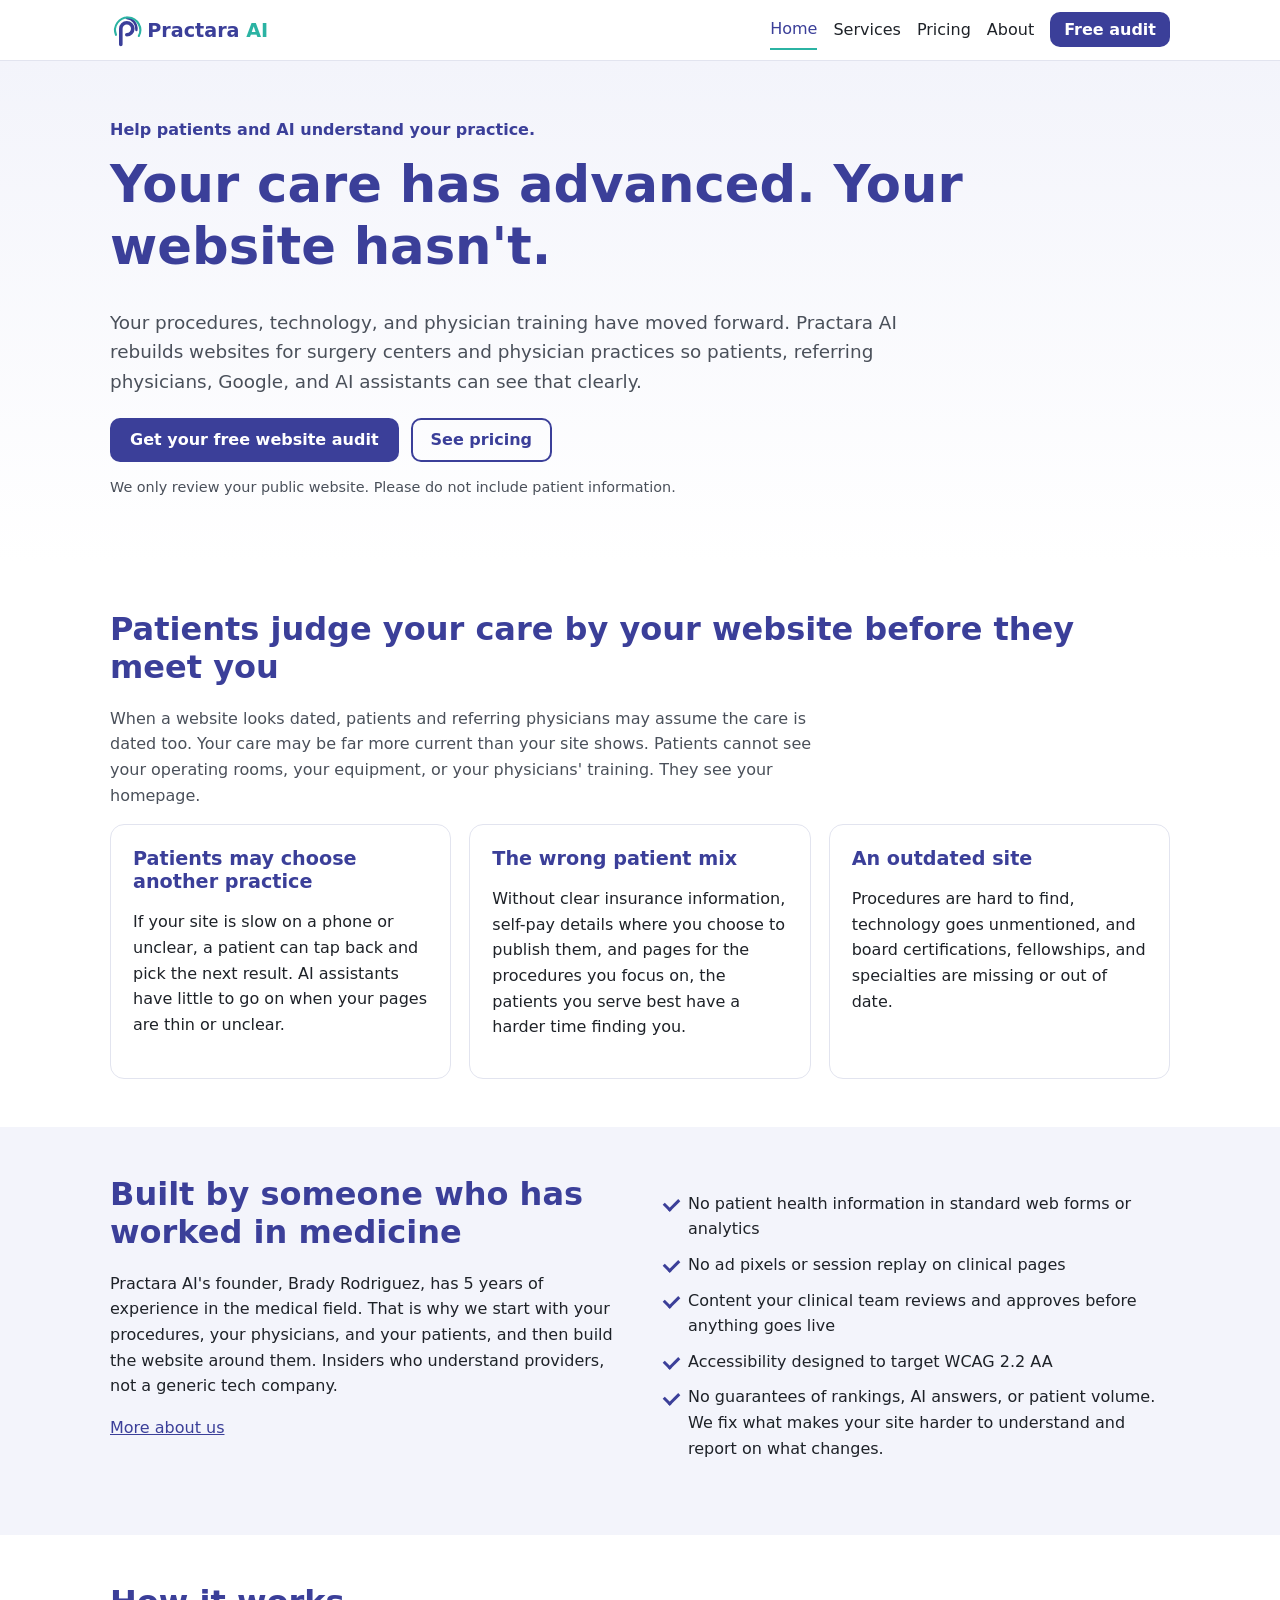
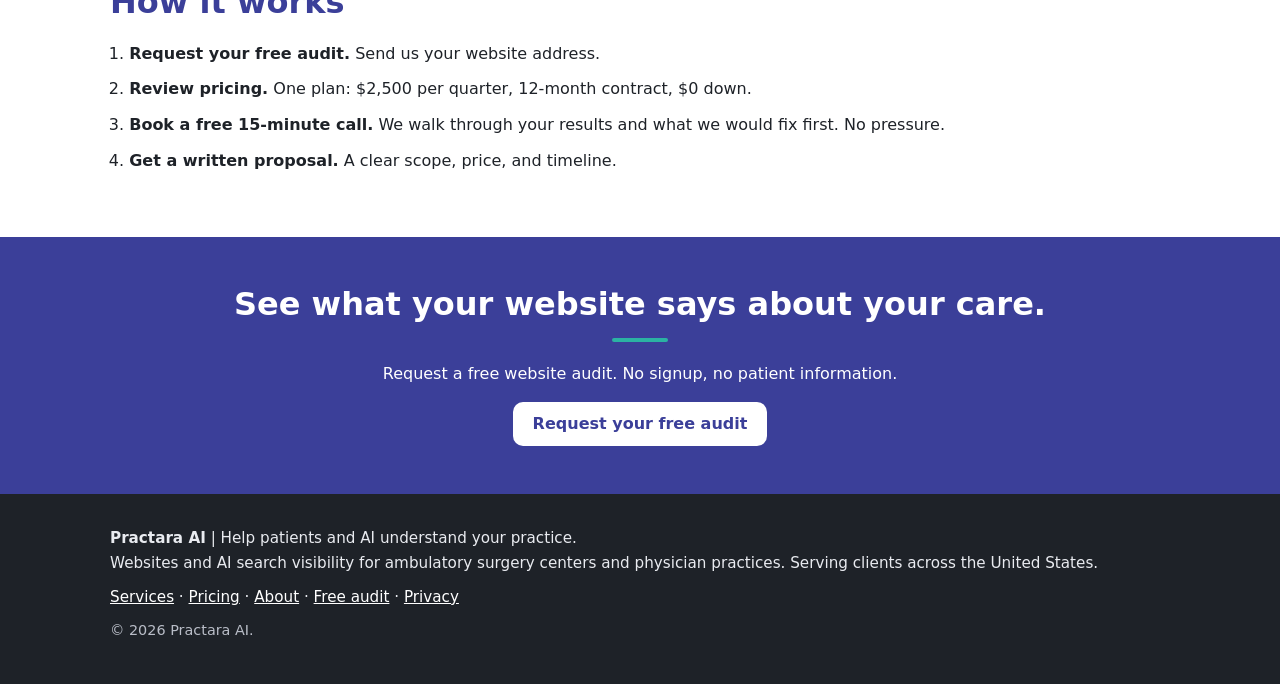
==== index.html @ 663bae39 "Use practara.ai@gmail.com as contact email" ====
<!doctype html>
<html lang="en">
<head>
<meta charset="utf-8">
<meta name="viewport" content="width=device-width, initial-scale=1">
<title>Practara AI | Websites and AI visibility for surgery centers and physician practices</title>
<meta name="description" content="Your care has advanced. See if your website shows it. Practara AI rebuilds websites for surgery centers and physician practices. Request a free website audit.">
<link rel="canonical" href="https://practaraai.com/">
<meta property="og:type" content="website">
<meta property="og:site_name" content="Practara AI">
<meta property="og:title" content="Practara AI | Websites and AI visibility for surgery centers and physician practices">
<meta property="og:description" content="Your care has advanced. See if your website shows it. Practara AI rebuilds websites for surgery centers and physician practices. Request a free website audit.">
<meta property="og:url" content="https://practaraai.com/">
<meta name="twitter:card" content="summary">
<meta name="theme-color" content="#3B3F99">
<!-- PLACEHOLDER: domain practaraai.com is unconfirmed (not yet registered or owned). Brady must sign off before launch. -->
<!-- INTERIM: logo.svg and favicon.svg are interim, built from the brand spec until designer files arrive. -->
<link rel="icon" href="favicon.svg" type="image/svg+xml">
<link rel="stylesheet" href="styles.css">
<script type="application/ld+json">{"@context": "https://schema.org", "@type": ["Organization", "ProfessionalService"], "name": "Practara AI", "url": "https://practaraai.com/", "logo": "https://practaraai.com/favicon.svg", "description": "Website rebuilds plus AI search and SEO visibility, brand, and analytics for ambulatory surgery centers and physician practices.", "founder": {"@type": "Person", "name": "Brady Rodriguez"}, "areaServed": {"@type": "Country", "name": "United States"}, "email": "practara.ai@gmail.com", "knowsAbout": ["Medical practice websites", "Ambulatory surgery center marketing", "AI search visibility", "Healthcare SEO", "HIPAA-safe web analytics"]}</script>
</head>
<body>
<a class="skip" href="#main">Skip to content</a>
<header class="site-header"><div class="wrap bar">
<a class="brand" href="index.html" aria-label="Practara AI home"><img src="logo.svg" alt="Practara AI" width="168" height="36"></a>
<nav aria-label="Main"><a href="index.html" aria-current="page">Home</a><a href="services.html">Services</a><a href="pricing.html">Pricing</a><a href="about.html">About</a><a href="audit.html" class="btn btn-sm">Free audit</a></nav>
</div></header>
<main id="main">
<section class="hero"><div class="wrap">
<p class="eyebrow">Help patients and AI understand your practice.</p>
<h1>Your care has advanced. Your website hasn't.</h1>
<p class="lead">Your procedures, technology, and physician training have moved forward. Practara AI rebuilds websites for surgery centers and physician practices so patients, referring physicians, Google, and AI assistants can see that clearly.</p>
<div class="actions"><a class="btn" href="audit.html">Get your free website audit</a><a class="btn btn-ghost" href="pricing.html">See pricing</a></div>
<p class="small">We only review your public website. Please do not include patient information.</p>
</div></section>
<section class="wrap section"><h2>Patients judge your care by your website before they meet you</h2>
<p class="intro">When a website looks dated, patients and referring physicians may assume the care is dated too. Your care may be far more current than your site shows. Patients cannot see your operating rooms, your equipment, or your physicians' training. They see your homepage.</p>
<div class="grid3">
<article class="card"><h3>Patients may choose another practice</h3><p>If your site is slow on a phone or unclear, a patient can tap back and pick the next result. AI assistants have little to go on when your pages are thin or unclear.</p></article>
<article class="card"><h3>The wrong patient mix</h3><p>Without clear insurance information, self-pay details where you choose to publish them, and pages for the procedures you focus on, the patients you serve best have a harder time finding you.</p></article>
<article class="card"><h3>An outdated site</h3><p>Procedures are hard to find, technology goes unmentioned, and board certifications, fellowships, and specialties are missing or out of date.</p></article>
</div></section>
<section class="band"><div class="wrap section split">
<div><h2>Built by someone who has worked in medicine</h2><p>Practara AI's founder, Brady Rodriguez, has 5 years of experience in the medical field. That is why we start with your procedures, your physicians, and your patients, and then build the website around them. Insiders who understand providers, not a generic tech company.</p><a href="about.html">More about us</a></div>
<ul class="checks"><li>No patient health information in standard web forms or analytics</li><li>No ad pixels or session replay on clinical pages</li><li>Content your clinical team reviews and approves before anything goes live</li><li>Accessibility designed to target WCAG 2.2 AA</li><li>No guarantees of rankings, AI answers, or patient volume. We fix what makes your site harder to understand and report on what changes.</li></ul>
</div></section>
<section class="wrap section"><h2>How it works</h2>
<ol class="steps"><li><strong>Request your free audit.</strong> Send us your website address.</li><li><strong>Review pricing.</strong> One plan: $2,500 per quarter, 12-month contract, $0 down.</li><li><strong>Book a free 15-minute call.</strong> We walk through your results and what we would fix first. No pressure.</li><li><strong>Get a written proposal.</strong> A clear scope, price, and timeline.</li></ol>
</section>
<section class="cta"><div class="wrap"><h2>See what your website says about your care.</h2><p>Request a free website audit. No signup, no patient information.</p><a class="btn btn-light" href="audit.html">Request your free audit</a></div></section>
</main>
<footer class="site-footer"><div class="wrap foot">
<p><strong>Practara AI</strong> | Help patients and AI understand your practice.<br>Websites and AI search visibility for ambulatory surgery centers and physician practices. Serving clients across the United States.</p>
<p><a href="services.html">Services</a> · <a href="pricing.html">Pricing</a> · <a href="about.html">About</a> · <a href="audit.html">Free audit</a> · <a href="privacy.html">Privacy</a></p>
<p class="small">&copy; 2026 Practara AI.</p>
</div></footer>
</body>
</html>
---- styles.css ----
/* Practara AI brand: "The Signal" (gtm-plan/marketing/brand-directions.md). System font fallbacks; no font CDN. */
:root{--indigo:#3B3F99;--indigo-d:#2c2f78;--mint:#2BB3A3;--ink:#1E2228;--muted:#4a505a;--paper:#fff;--soft:#f3f4fb;--line:#e2e4ef;
--head:"General Sans","Satoshi","Inter",system-ui,-apple-system,"Segoe UI",Roboto,Arial,sans-serif;--body:"Inter",system-ui,-apple-system,"Segoe UI",Roboto,Arial,sans-serif}
*{box-sizing:border-box}html{-webkit-text-size-adjust:100%}
body{margin:0;font:16px/1.6 var(--body);color:var(--ink);background:var(--paper)}
h1,h2,h3{font-family:var(--head);color:var(--indigo);line-height:1.2;margin:0 0 .6em}
h1{font-size:clamp(2rem,6vw,3.2rem)}h2{font-size:clamp(1.5rem,4vw,2rem)}h3{font-size:1.2rem}
a{color:var(--indigo)}a:hover{color:var(--indigo-d)}
:focus-visible{outline:3px solid var(--indigo);outline-offset:2px}
.skip{position:absolute;left:-999px}.skip:focus{left:8px;top:8px;background:#fff;padding:8px;z-index:9}
.wrap{max-width:1100px;margin:0 auto;padding:0 20px}
.site-header{border-bottom:1px solid var(--line);background:#fff;position:sticky;top:0;z-index:5}
.bar{display:flex;flex-wrap:wrap;align-items:center;justify-content:space-between;gap:10px;padding-top:10px;padding-bottom:10px}
.brand img{display:block;height:36px;width:auto}
nav{display:flex;flex-wrap:wrap;gap:4px 16px;align-items:center}
nav a{text-decoration:none;color:var(--ink);padding:6px 0;font-weight:500}
nav a[aria-current=page]{color:var(--indigo);border-bottom:2px solid var(--mint)}
.btn{display:inline-block;background:var(--indigo);color:#fff!important;text-decoration:none;font-weight:600;padding:12px 20px;border-radius:10px;border:0;font:600 1rem var(--body);cursor:pointer;min-height:44px}
.btn:hover{background:var(--indigo-d)}.btn-sm{padding:8px 14px;min-height:0}
nav a.btn-sm{color:#fff;border:0}
.btn-ghost{background:transparent;color:var(--indigo)!important;box-shadow:inset 0 0 0 2px var(--indigo)}.btn-ghost:hover{background:var(--soft)}
.btn-light{background:#fff;color:var(--indigo)!important}.btn-light:hover{background:var(--soft)}
.hero{background:linear-gradient(180deg,var(--soft),#fff);padding:56px 0 48px}.hero-sm{padding:40px 0 28px}
.eyebrow{font-weight:600;color:var(--indigo);margin:0 0 12px}
.lead{font-size:1.15rem;color:var(--muted);max-width:44em}
.intro{max-width:46em;color:var(--muted)}
.actions{display:flex;flex-wrap:wrap;gap:12px;margin:22px 0 10px}
.section{padding:48px 20px}.band{background:var(--soft)}
.grid2,.grid3{display:grid;gap:18px}
@media(min-width:720px){.grid2{grid-template-columns:1fr 1fr}.grid3{grid-template-columns:repeat(3,1fr)}.split{display:grid;grid-template-columns:1fr 1fr;gap:40px;align-items:start}}
.card{background:#fff;border:1px solid var(--line);border-radius:14px;padding:22px}
.card h2{font-size:1.3rem}
.checks{list-style:none;padding:0}.checks li{padding-left:28px;position:relative;margin:0 0 10px}
.checks li:before{content:"";position:absolute;left:4px;top:.45em;width:12px;height:7px;border-left:3px solid var(--indigo);border-bottom:3px solid var(--indigo);transform:rotate(-45deg)}
.steps{padding-left:1.2em}.steps li{margin-bottom:10px}
.price .amount{font:700 2.4rem var(--head);color:var(--indigo);margin:0}.price .amount span{font-size:1rem;font-weight:500;color:var(--muted)}
.featured{border:2px solid var(--indigo)}
.tag{display:inline-block;background:var(--indigo);color:#fff;font-weight:600;font-size:.85rem;padding:4px 10px;border-radius:999px;margin:0 0 10px}
.small{font-size:.9rem;color:var(--muted)}.center{text-align:center}
.cta{background:var(--indigo);color:#fff;padding:48px 0;text-align:center}.cta h2{color:#fff}
.cta h2:after{content:"";display:block;width:56px;height:4px;background:var(--mint);margin:14px auto 0;border-radius:2px}
details{background:#fff;border:1px solid var(--line);border-radius:10px;padding:14px 18px;margin-bottom:10px}summary{font-weight:600;cursor:pointer}
.prose{max-width:760px}
.notice{background:#fff7e6;border-left:4px solid #b26b00;padding:10px 14px;border-radius:6px}
form label{display:block;font-weight:600;margin:12px 0 4px}
input,textarea{width:100%;font:inherit;padding:11px 12px;border:1px solid #8a8fa0;border-radius:8px;min-height:44px}
form .btn{margin-top:16px;width:100%}
.site-footer{background:var(--ink);color:#e9ebf0;padding:32px 0;font-size:.95rem}.site-footer a{color:#fff}
.foot p{margin:0 0 10px}.site-footer .small{color:#b9bdc7}
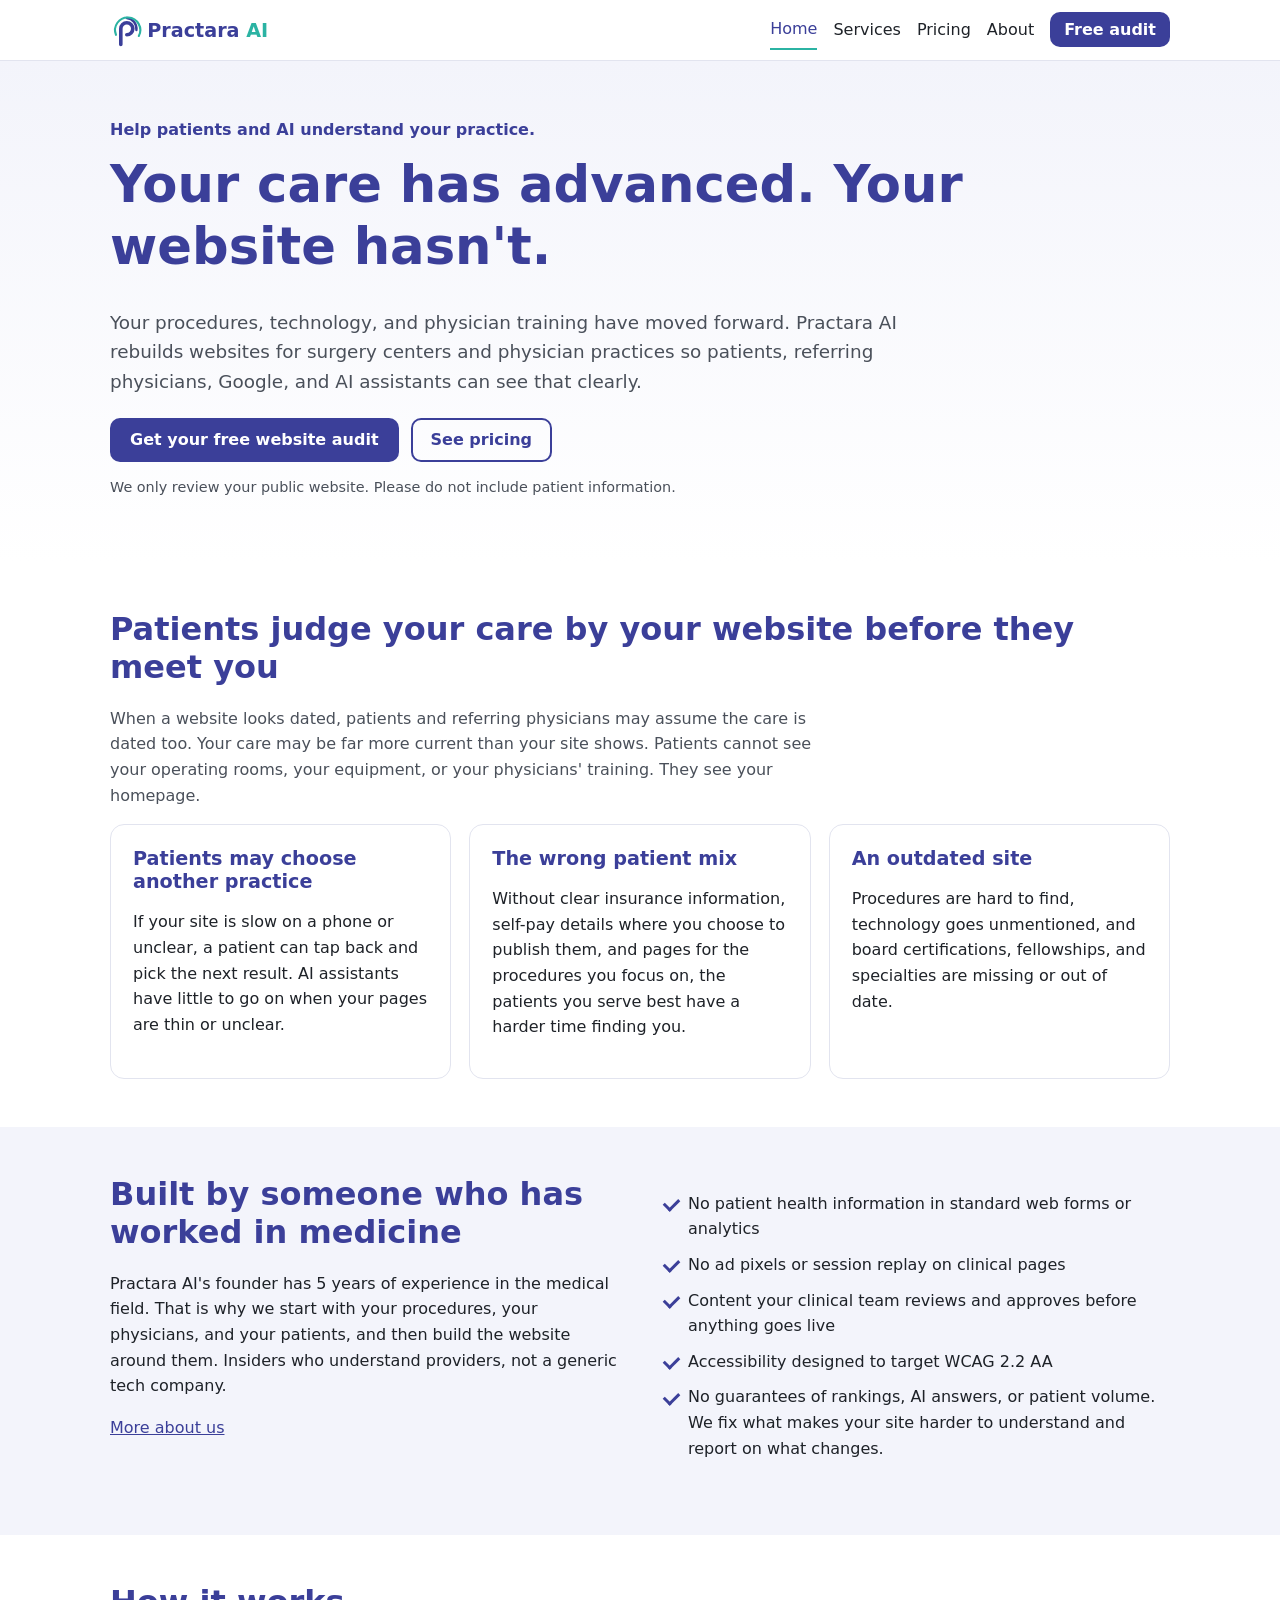
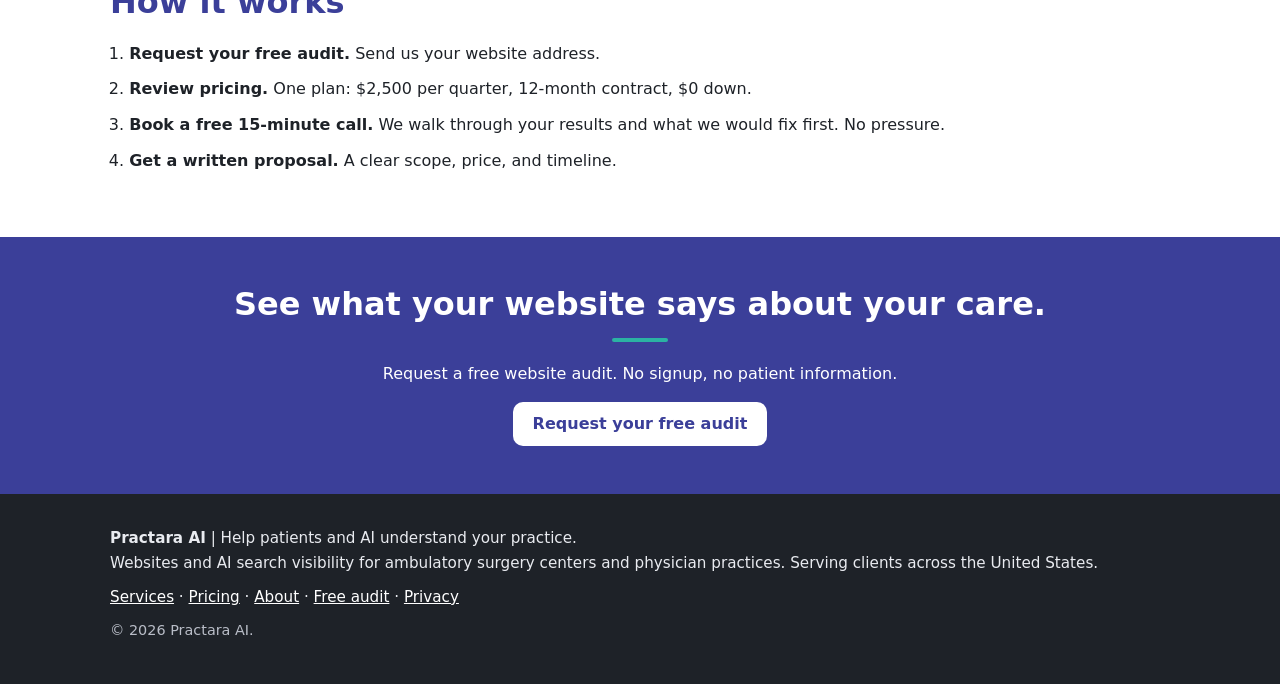
==== commit 894726bd: "Remove founder name, say West Coast" ====
--- a/index.html
+++ b/index.html
@@ -13,11 +13,11 @@
 <meta property="og:url" content="https://practaraai.com/">
 <meta name="twitter:card" content="summary">
 <meta name="theme-color" content="#3B3F99">
-<!-- PLACEHOLDER: domain practaraai.com is unconfirmed (not yet registered or owned). Brady must sign off before launch. -->
+<!-- PLACEHOLDER: domain practaraai.com is unconfirmed (not yet registered or owned). -->
 <!-- INTERIM: logo.svg and favicon.svg are interim, built from the brand spec until designer files arrive. -->
 <link rel="icon" href="favicon.svg" type="image/svg+xml">
 <link rel="stylesheet" href="styles.css">
-<script type="application/ld+json">{"@context": "https://schema.org", "@type": ["Organization", "ProfessionalService"], "name": "Practara AI", "url": "https://practaraai.com/", "logo": "https://practaraai.com/favicon.svg", "description": "Website rebuilds plus AI search and SEO visibility, brand, and analytics for ambulatory surgery centers and physician practices.", "founder": {"@type": "Person", "name": "Brady Rodriguez"}, "areaServed": {"@type": "Country", "name": "United States"}, "email": "practara.ai@gmail.com", "knowsAbout": ["Medical practice websites", "Ambulatory surgery center marketing", "AI search visibility", "Healthcare SEO", "HIPAA-safe web analytics"]}</script>
+<script type="application/ld+json">{"@context": "https://schema.org", "@type": ["Organization", "ProfessionalService"], "name": "Practara AI", "url": "https://practaraai.com/", "logo": "https://practaraai.com/favicon.svg", "description": "Website rebuilds plus AI search and SEO visibility, brand, and analytics for ambulatory surgery centers and physician practices.", "areaServed": {"@type": "Country", "name": "United States"}, "email": "practara.ai@gmail.com", "knowsAbout": ["Medical practice websites", "Ambulatory surgery center marketing", "AI search visibility", "Healthcare SEO", "HIPAA-safe web analytics"]}</script>
 </head>
 <body>
 <a class="skip" href="#main">Skip to content</a>
@@ -41,7 +41,7 @@
 <article class="card"><h3>An outdated site</h3><p>Procedures are hard to find, technology goes unmentioned, and board certifications, fellowships, and specialties are missing or out of date.</p></article>
 </div></section>
 <section class="band"><div class="wrap section split">
-<div><h2>Built by someone who has worked in medicine</h2><p>Practara AI's founder, Brady Rodriguez, has 5 years of experience in the medical field. That is why we start with your procedures, your physicians, and your patients, and then build the website around them. Insiders who understand providers, not a generic tech company.</p><a href="about.html">More about us</a></div>
+<div><h2>Built by someone who has worked in medicine</h2><p>Practara AI's founder has 5 years of experience in the medical field. That is why we start with your procedures, your physicians, and your patients, and then build the website around them. Insiders who understand providers, not a generic tech company.</p><a href="about.html">More about us</a></div>
 <ul class="checks"><li>No patient health information in standard web forms or analytics</li><li>No ad pixels or session replay on clinical pages</li><li>Content your clinical team reviews and approves before anything goes live</li><li>Accessibility designed to target WCAG 2.2 AA</li><li>No guarantees of rankings, AI answers, or patient volume. We fix what makes your site harder to understand and report on what changes.</li></ul>
 </div></section>
 <section class="wrap section"><h2>How it works</h2>
--- a/styles.css
+++ b/styles.css
@@ -43,7 +43,7 @@
 .prose{max-width:760px}
 .notice{background:#fff7e6;border-left:4px solid #b26b00;padding:10px 14px;border-radius:6px}
 form label{display:block;font-weight:600;margin:12px 0 4px}
-input,textarea{width:100%;font:inherit;padding:11px 12px;border:1px solid #8a8fa0;border-radius:8px;min-height:44px}
+input,textarea,select{background:#fff;width:100%;font:inherit;padding:11px 12px;border:1px solid #8a8fa0;border-radius:8px;min-height:44px}
 form .btn{margin-top:16px;width:100%}
 .site-footer{background:var(--ink);color:#e9ebf0;padding:32px 0;font-size:.95rem}.site-footer a{color:#fff}
 .foot p{margin:0 0 10px}.site-footer .small{color:#b9bdc7}
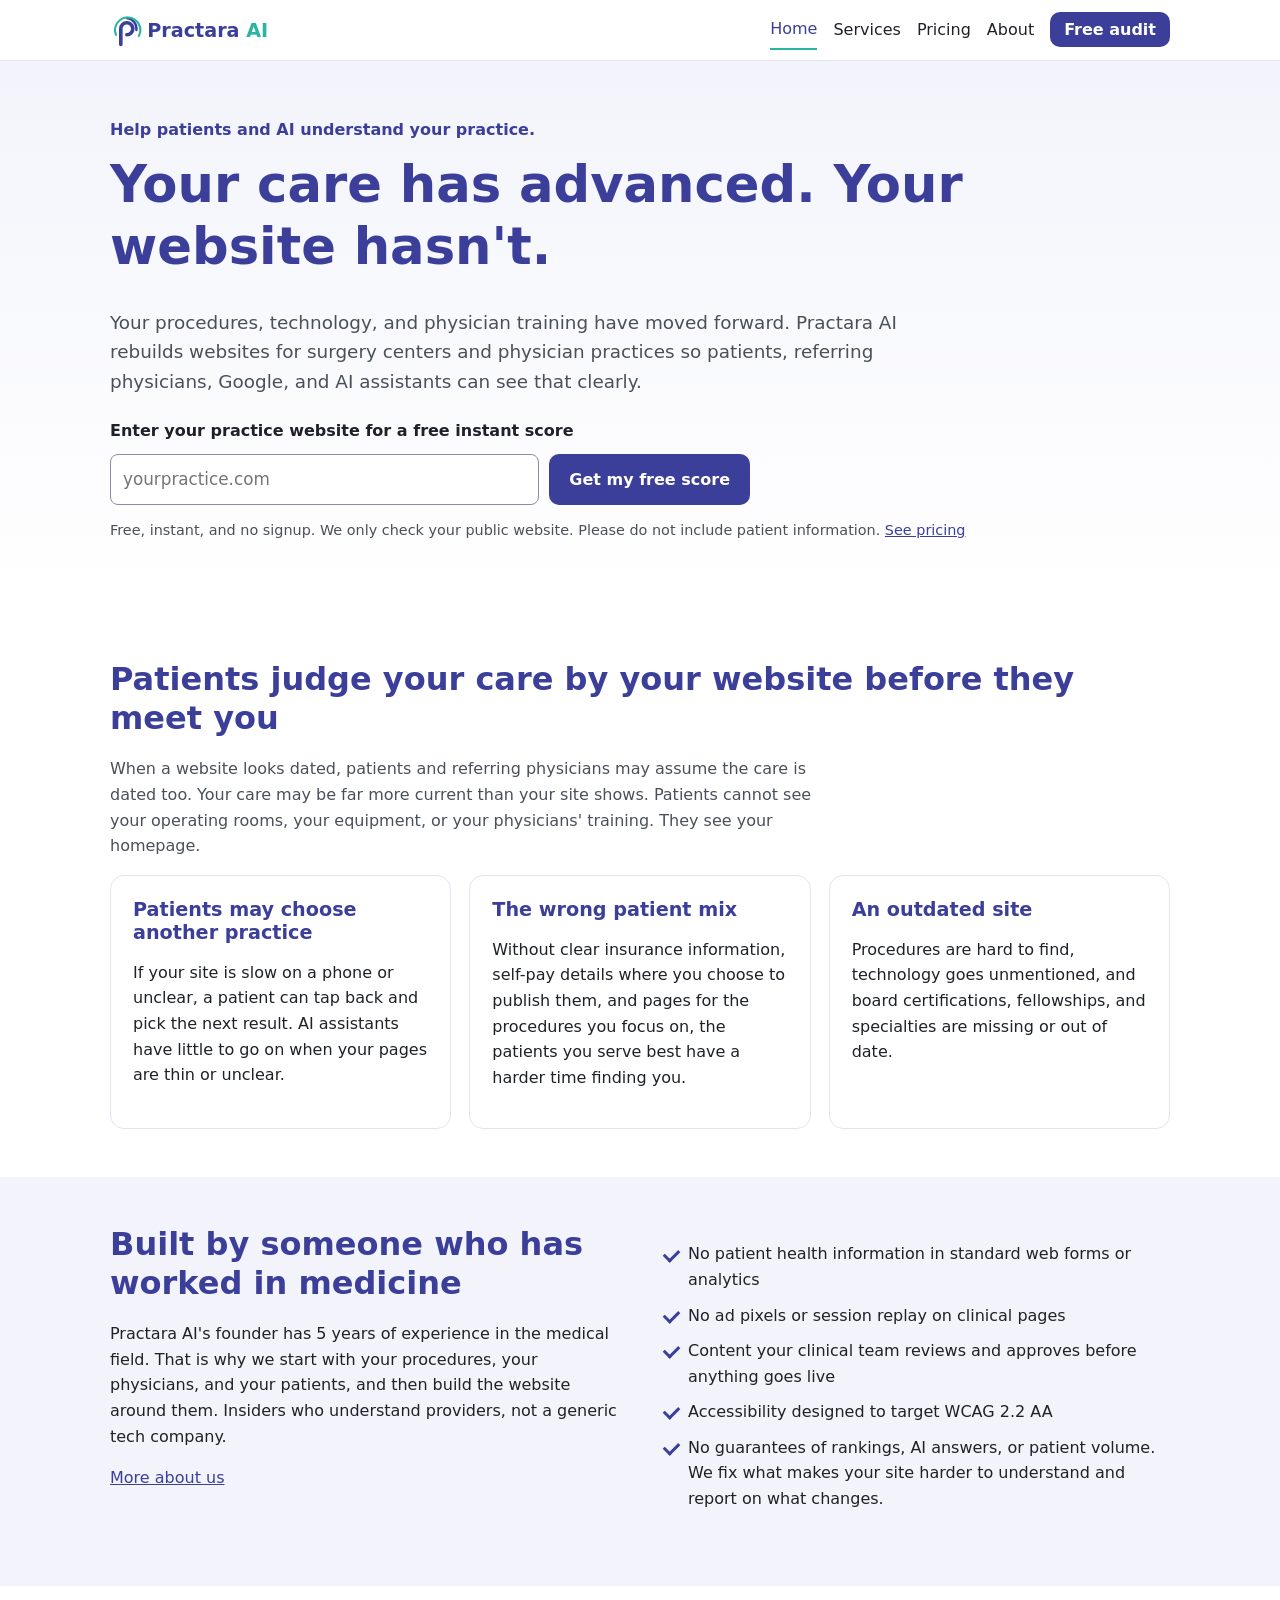
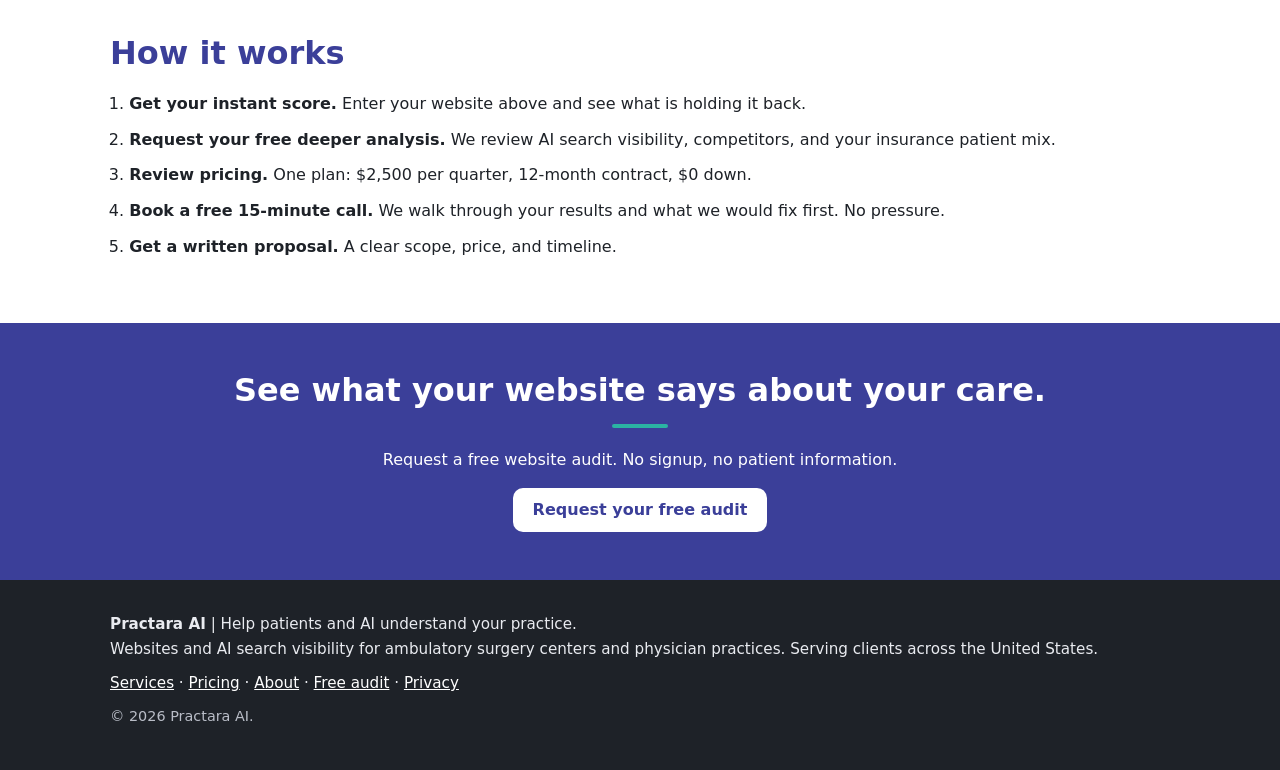
==== commit 57b310af: "Add instant website scorecard" ====
--- a/index.html
+++ b/index.html
@@ -30,9 +30,10 @@
 <p class="eyebrow">Help patients and AI understand your practice.</p>
 <h1>Your care has advanced. Your website hasn't.</h1>
 <p class="lead">Your procedures, technology, and physician training have moved forward. Practara AI rebuilds websites for surgery centers and physician practices so patients, referring physicians, Google, and AI assistants can see that clearly.</p>
-<div class="actions"><a class="btn" href="audit.html">Get your free website audit</a><a class="btn btn-ghost" href="pricing.html">See pricing</a></div>
-<p class="small">We only review your public website. Please do not include patient information.</p>
+<form id="scan-form" class="scan-box" novalidate role="search" aria-label="Free website score"><label for="scan-url">Enter your practice website for a free instant score</label><input id="scan-url" name="url" type="text" inputmode="url" autocomplete="url" placeholder="yourpractice.com" maxlength="300" required><button class="btn" type="submit">Get my free score</button><p id="scan-msg" class="small" role="alert" hidden></p></form>
+<p class="small">Free, instant, and no signup. We only check your public website. Please do not include patient information. <a href="pricing.html">See pricing</a></p>
 </div></section>
+<section class="wrap scan-wrap" aria-live="polite"><div id="scan-result"></div></section>
 <section class="wrap section"><h2>Patients judge your care by your website before they meet you</h2>
 <p class="intro">When a website looks dated, patients and referring physicians may assume the care is dated too. Your care may be far more current than your site shows. Patients cannot see your operating rooms, your equipment, or your physicians' training. They see your homepage.</p>
 <div class="grid3">
@@ -45,9 +46,9 @@
 <ul class="checks"><li>No patient health information in standard web forms or analytics</li><li>No ad pixels or session replay on clinical pages</li><li>Content your clinical team reviews and approves before anything goes live</li><li>Accessibility designed to target WCAG 2.2 AA</li><li>No guarantees of rankings, AI answers, or patient volume. We fix what makes your site harder to understand and report on what changes.</li></ul>
 </div></section>
 <section class="wrap section"><h2>How it works</h2>
-<ol class="steps"><li><strong>Request your free audit.</strong> Send us your website address.</li><li><strong>Review pricing.</strong> One plan: $2,500 per quarter, 12-month contract, $0 down.</li><li><strong>Book a free 15-minute call.</strong> We walk through your results and what we would fix first. No pressure.</li><li><strong>Get a written proposal.</strong> A clear scope, price, and timeline.</li></ol>
+<ol class="steps"><li><strong>Get your instant score.</strong> Enter your website above and see what is holding it back.</li><li><strong>Request your free deeper analysis.</strong> We review AI search visibility, competitors, and your insurance patient mix.</li><li><strong>Review pricing.</strong> One plan: $2,500 per quarter, 12-month contract, $0 down.</li><li><strong>Book a free 15-minute call.</strong> We walk through your results and what we would fix first. No pressure.</li><li><strong>Get a written proposal.</strong> A clear scope, price, and timeline.</li></ol>
 </section>
-<section class="cta"><div class="wrap"><h2>See what your website says about your care.</h2><p>Request a free website audit. No signup, no patient information.</p><a class="btn btn-light" href="audit.html">Request your free audit</a></div></section>
+<section class="cta"><div class="wrap"><h2>See what your website says about your care.</h2><p>Request a free website audit. No signup, no patient information.</p><a class="btn btn-light" href="audit.html">Request your free audit</a></div></section><script>window.PRACTARA={"endpoint": "https://script.google.com/macros/s/AKfycbyors1TR2mlBP-3cODe-wrb-KfAj4UwGcuQu2Fs3e7EpnobTQHd3bq_HpzmT4oYQN9-/exec", "email": "practara.ai@gmail.com"};</script><script src="scorecard.js" defer></script>
 </main>
 <footer class="site-footer"><div class="wrap foot">
 <p><strong>Practara AI</strong> | Help patients and AI understand your practice.<br>Websites and AI search visibility for ambulatory surgery centers and physician practices. Serving clients across the United States.</p>
--- a/styles.css
+++ b/styles.css
@@ -47,3 +47,31 @@
 form .btn{margin-top:16px;width:100%}
 .site-footer{background:var(--ink);color:#e9ebf0;padding:32px 0;font-size:.95rem}.site-footer a{color:#fff}
 .foot p{margin:0 0 10px}.site-footer .small{color:#b9bdc7}
+/* Instant scorecard */
+.scan-box{display:flex;flex-wrap:wrap;gap:10px;margin:22px 0 8px;max-width:640px}
+.scan-box label{flex-basis:100%;font-weight:600;margin:0}
+.scan-box input{flex:1 1 260px;font-size:1.05rem}
+.scan-box .btn{flex:0 0 auto;margin:0;width:auto}
+#scan-msg{color:#b4472e;margin:0}
+.scan-wrap{padding-bottom:8px}
+.scanning{display:flex;gap:12px;align-items:center;padding:20px;border:1px solid var(--line);border-radius:14px;background:#fff}
+.spin{width:22px;height:22px;border:3px solid var(--line);border-top-color:var(--mint);border-radius:50%;animation:sp 1s linear infinite;flex:0 0 auto}
+@keyframes sp{to{transform:rotate(360deg)}}
+@media(prefers-reduced-motion:reduce){.spin{animation:none}}
+.scorecard{background:#fff;border:1px solid var(--line);border-top:6px solid var(--indigo);border-radius:16px;padding:24px;margin:8px 0 24px;outline:0}
+.sc-head{display:flex;flex-wrap:wrap;gap:22px;align-items:center;margin-bottom:12px}
+.sc-ring{--p:0;--c:#3B3F99;width:128px;height:128px;border-radius:50%;display:grid;place-items:center;background:conic-gradient(var(--c) calc(var(--p)*1%),var(--line) 0)}
+.sc-ring span{width:100px;height:100px;border-radius:50%;background:#fff;display:flex;flex-direction:column;align-items:center;justify-content:center;color:var(--ink)}
+.sc-ring b{font:700 2.2rem/1 var(--head);color:var(--ink)}.sc-ring small{color:var(--muted)}
+.issues{padding-left:1.3em}.issues li{margin-bottom:10px}
+.issues li::marker{color:var(--indigo);font-weight:700}
+.cks{list-style:none;padding:0;margin:12px 0 0}
+.ck{display:grid;grid-template-columns:18px 1fr auto;gap:10px;align-items:center;padding:8px 0;border-bottom:1px solid var(--line)}
+.ck .dot{width:12px;height:12px;border-radius:50%}
+.ck.pass .dot{background:var(--mint)}.ck.part .dot{background:#e0a100}.ck.fail .dot{background:#b4472e}
+.ck-d{color:var(--muted);font-size:.9rem}
+.sr{position:absolute;left:-9999px}
+.tease{background:var(--soft);border-left:4px solid var(--mint);border-radius:10px;padding:16px 18px;margin-top:18px}
+.lead-card{border:2px solid var(--mint);margin-bottom:24px}
+.lead-card .grid2{gap:0 18px}
+.scorecard,#lead,#request{scroll-margin-top:84px}
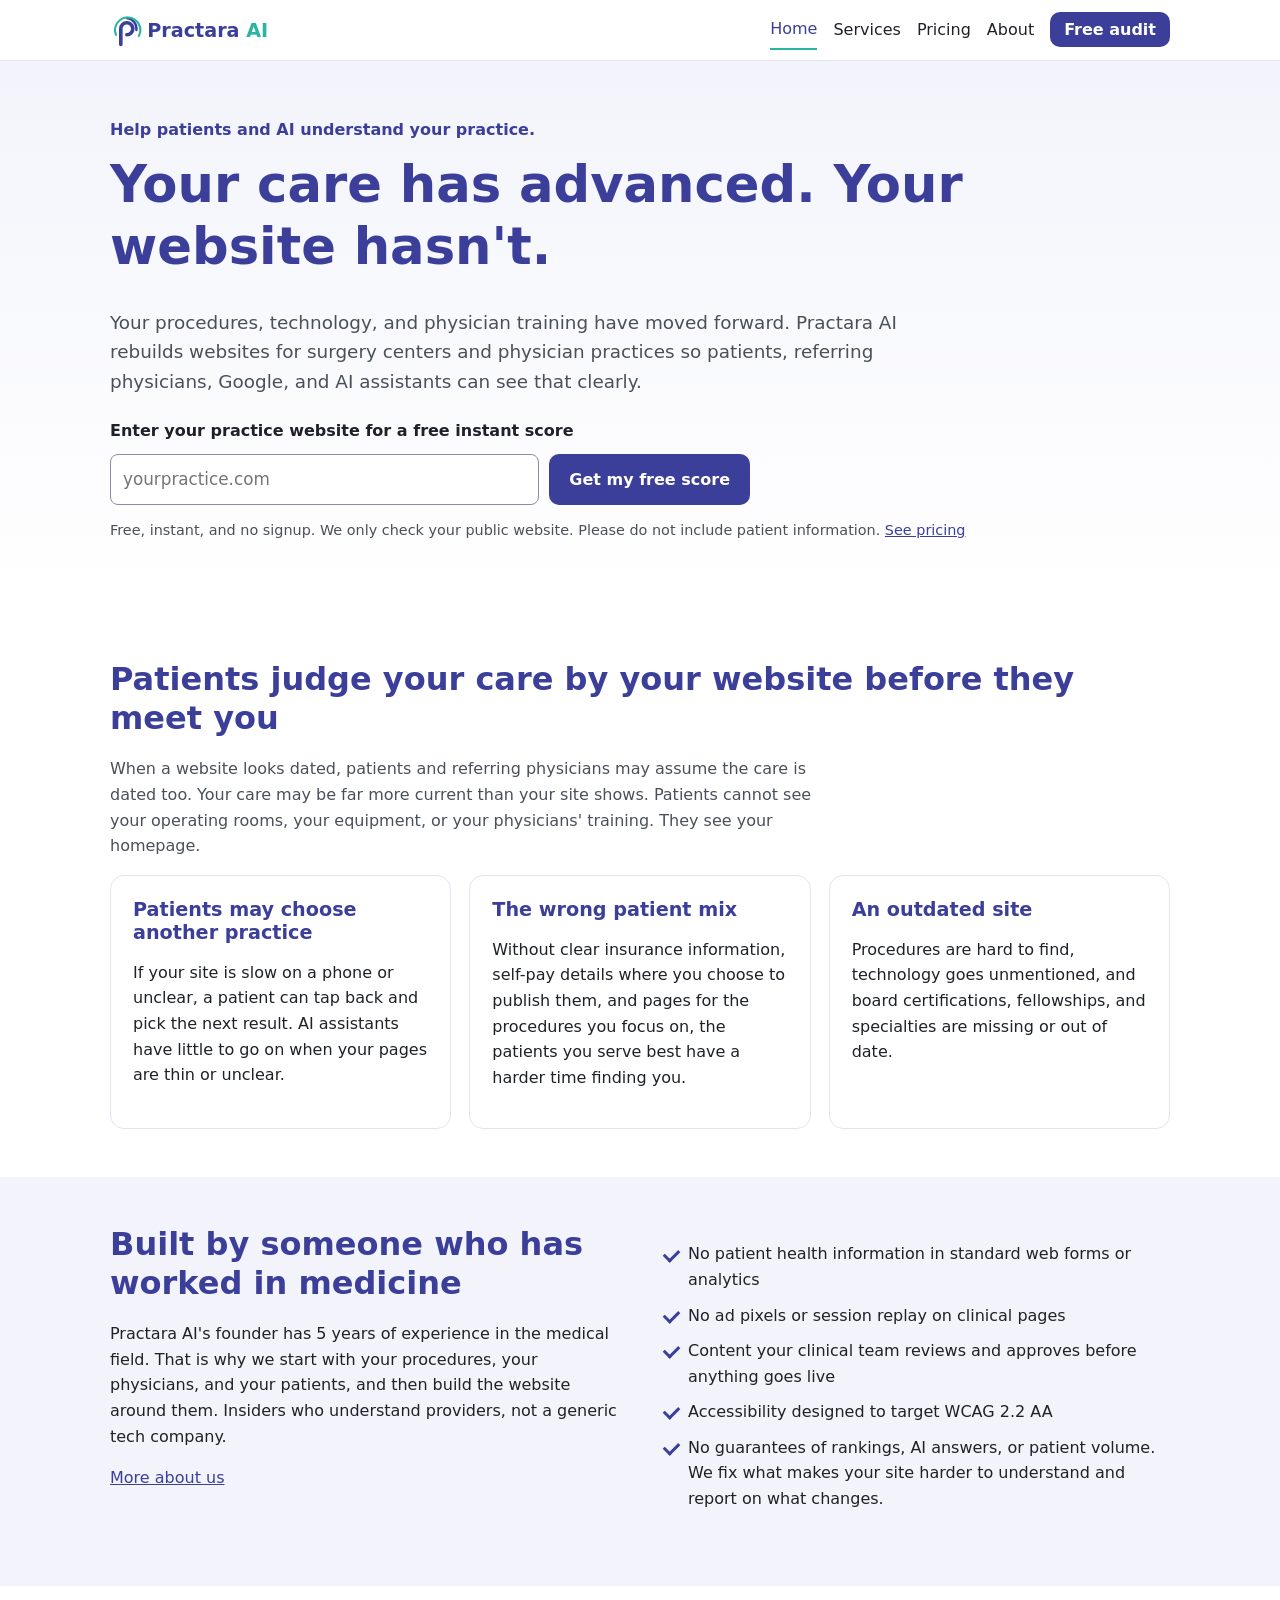
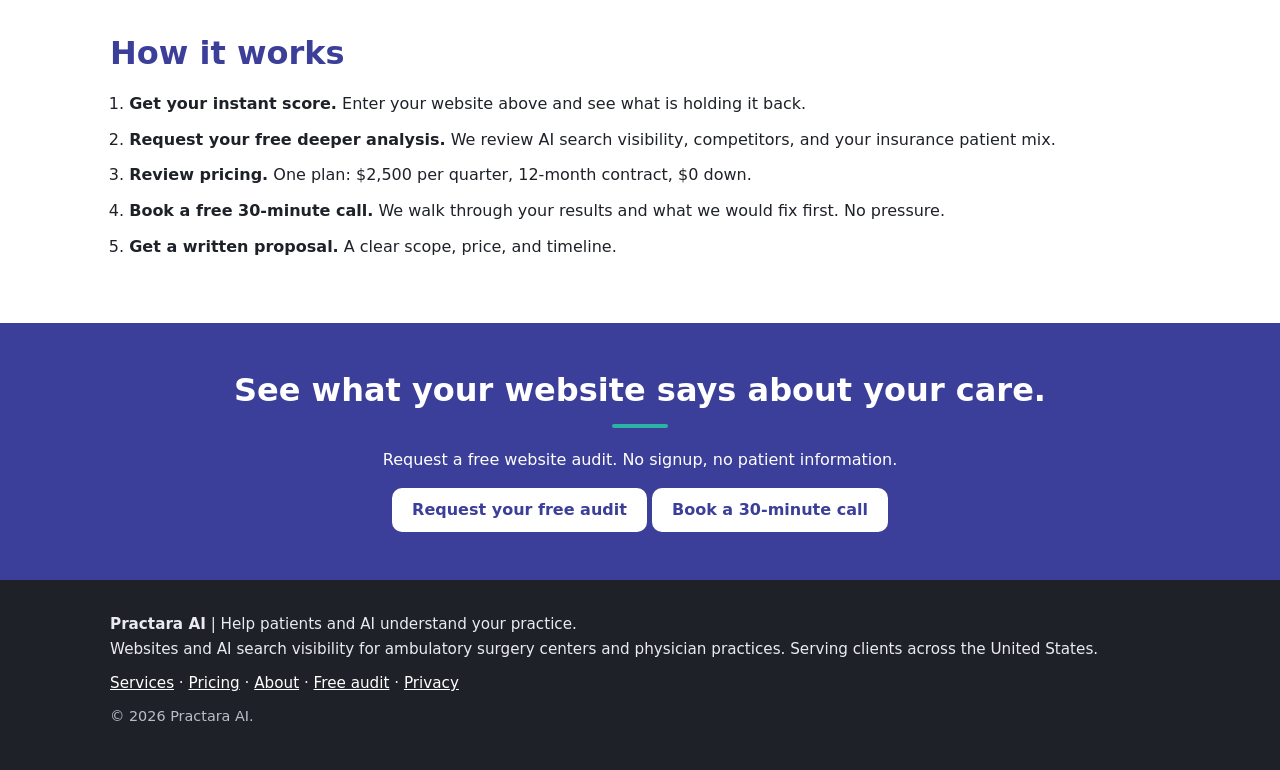
==== commit 9bbf9c3a: "Add Calendly booking buttons" ====
--- a/index.html
+++ b/index.html
@@ -46,9 +46,9 @@
 <ul class="checks"><li>No patient health information in standard web forms or analytics</li><li>No ad pixels or session replay on clinical pages</li><li>Content your clinical team reviews and approves before anything goes live</li><li>Accessibility designed to target WCAG 2.2 AA</li><li>No guarantees of rankings, AI answers, or patient volume. We fix what makes your site harder to understand and report on what changes.</li></ul>
 </div></section>
 <section class="wrap section"><h2>How it works</h2>
-<ol class="steps"><li><strong>Get your instant score.</strong> Enter your website above and see what is holding it back.</li><li><strong>Request your free deeper analysis.</strong> We review AI search visibility, competitors, and your insurance patient mix.</li><li><strong>Review pricing.</strong> One plan: $2,500 per quarter, 12-month contract, $0 down.</li><li><strong>Book a free 15-minute call.</strong> We walk through your results and what we would fix first. No pressure.</li><li><strong>Get a written proposal.</strong> A clear scope, price, and timeline.</li></ol>
+<ol class="steps"><li><strong>Get your instant score.</strong> Enter your website above and see what is holding it back.</li><li><strong>Request your free deeper analysis.</strong> We review AI search visibility, competitors, and your insurance patient mix.</li><li><strong>Review pricing.</strong> One plan: $2,500 per quarter, 12-month contract, $0 down.</li><li><strong>Book a free 30-minute call.</strong> We walk through your results and what we would fix first. No pressure.</li><li><strong>Get a written proposal.</strong> A clear scope, price, and timeline.</li></ol>
 </section>
-<section class="cta"><div class="wrap"><h2>See what your website says about your care.</h2><p>Request a free website audit. No signup, no patient information.</p><a class="btn btn-light" href="audit.html">Request your free audit</a></div></section><script>window.PRACTARA={"endpoint": "https://script.google.com/macros/s/AKfycbyors1TR2mlBP-3cODe-wrb-KfAj4UwGcuQu2Fs3e7EpnobTQHd3bq_HpzmT4oYQN9-/exec", "email": "practara.ai@gmail.com"};</script><script src="scorecard.js" defer></script>
+<section class="cta"><div class="wrap"><h2>See what your website says about your care.</h2><p>Request a free website audit. No signup, no patient information.</p><a class="btn btn-light" href="audit.html">Request your free audit</a> <a class="btn btn-light" href="https://calendly.com/practara-ai/30min" target="_blank" rel="noopener">Book a 30-minute call</a></div></section><script>window.PRACTARA={"endpoint": "https://script.google.com/macros/s/AKfycbyors1TR2mlBP-3cODe-wrb-KfAj4UwGcuQu2Fs3e7EpnobTQHd3bq_HpzmT4oYQN9-/exec", "email": "practara.ai@gmail.com"};</script><script src="scorecard.js" defer></script>
 </main>
 <footer class="site-footer"><div class="wrap foot">
 <p><strong>Practara AI</strong> | Help patients and AI understand your practice.<br>Websites and AI search visibility for ambulatory surgery centers and physician practices. Serving clients across the United States.</p>
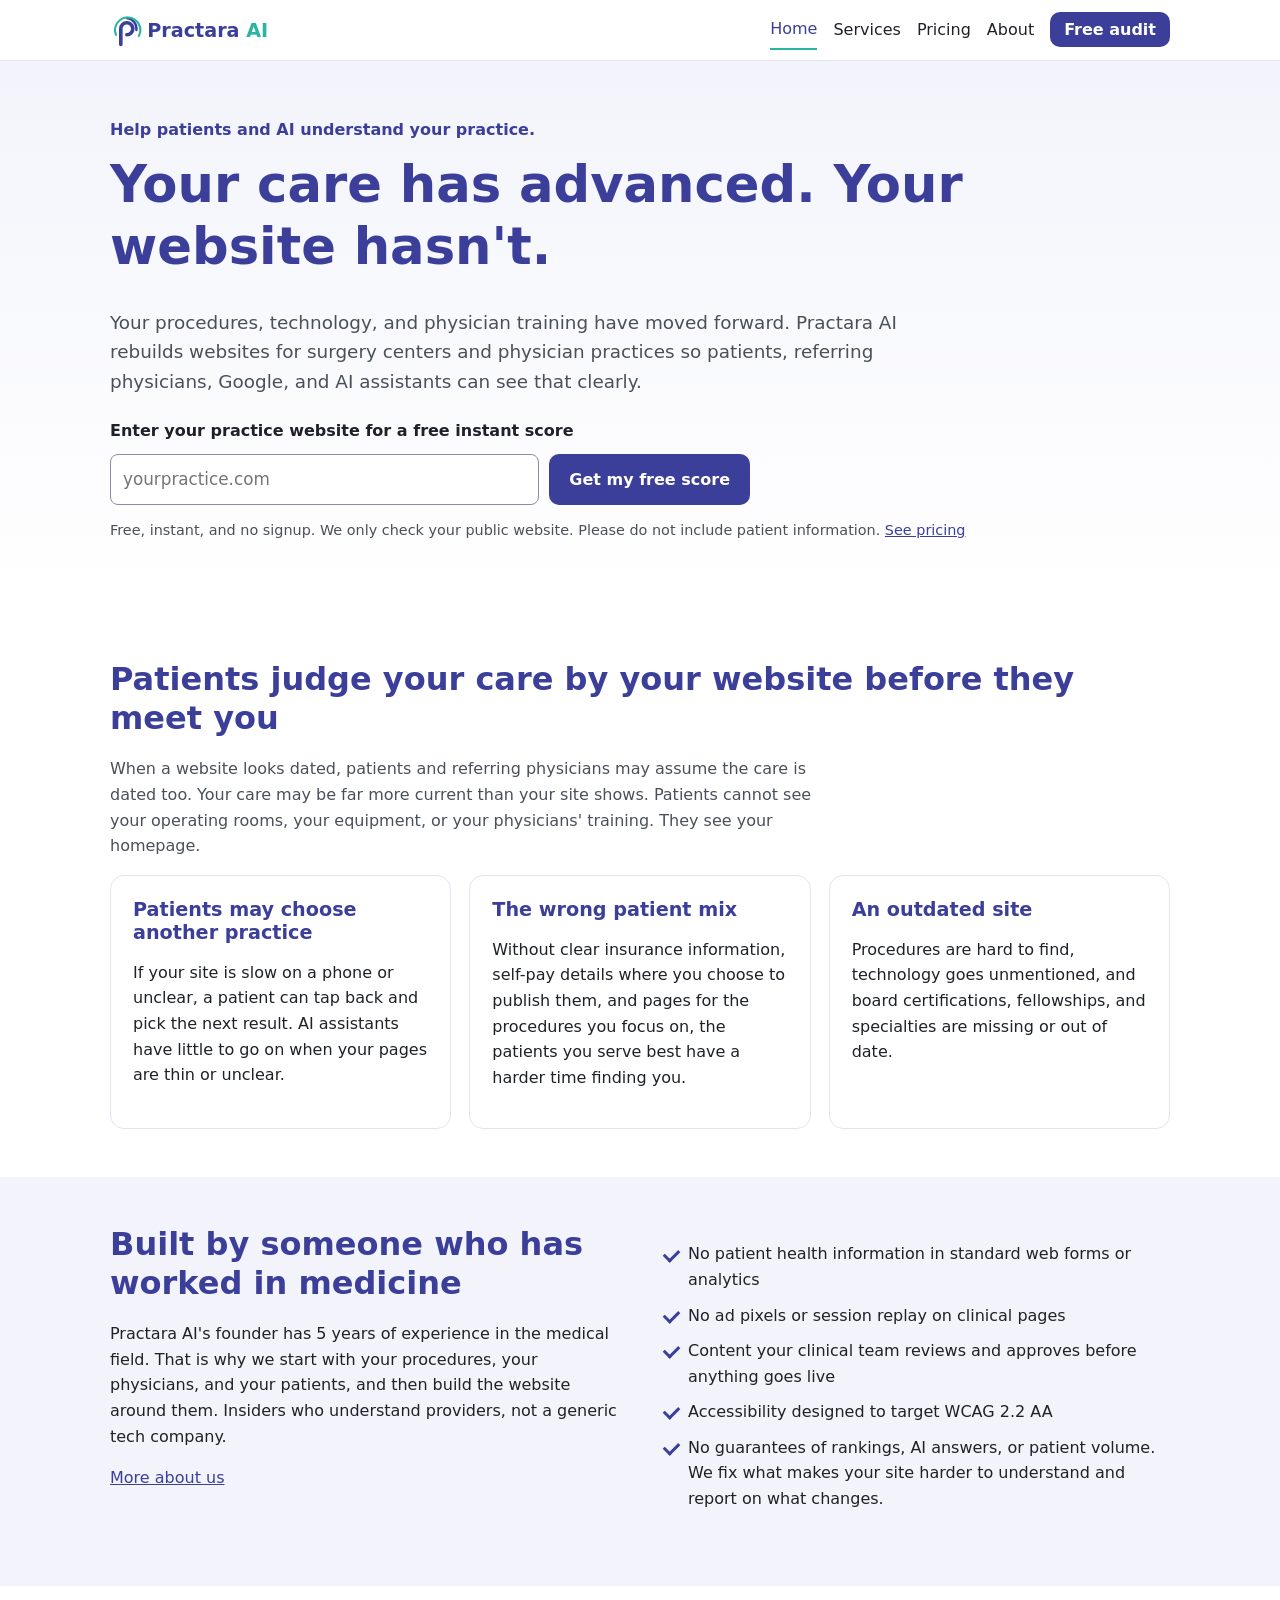
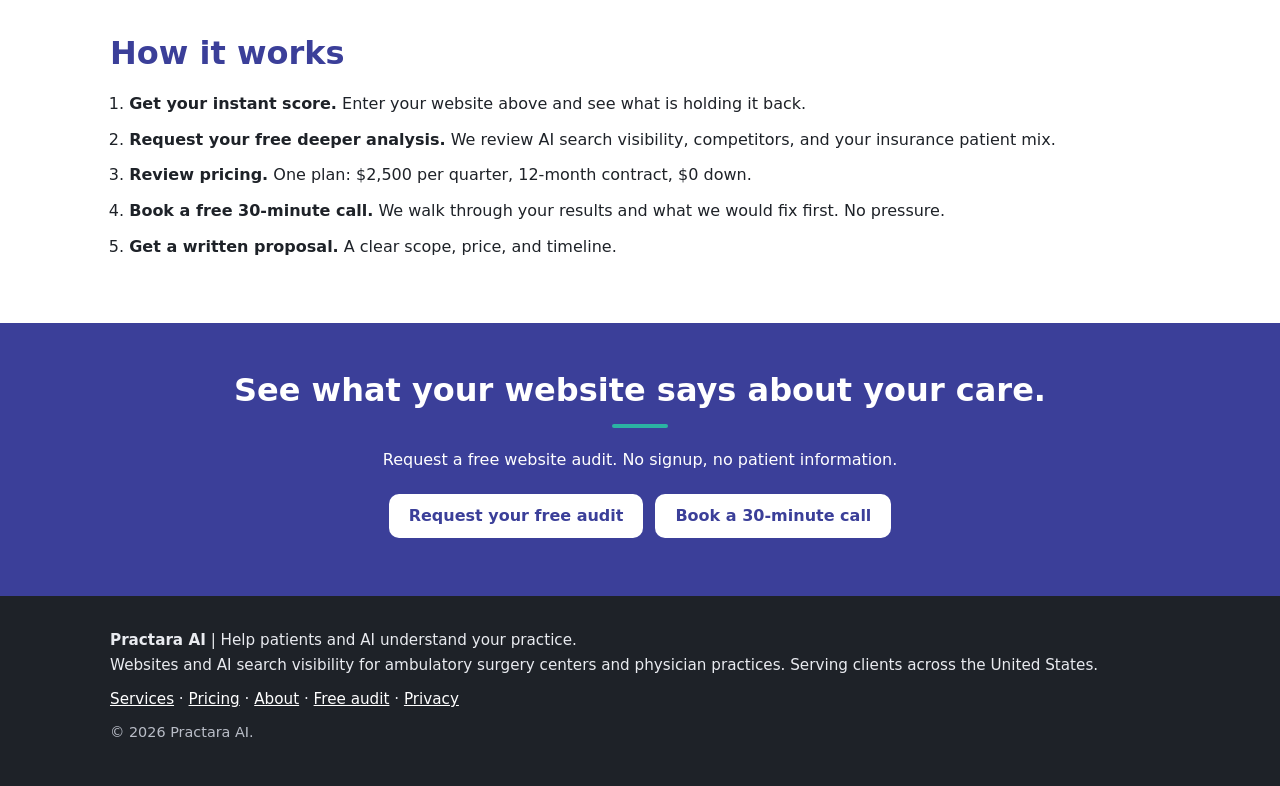
==== commit 382267b1: "Add Practara AI Front Desk plans after audit results, pricing FAQ update, button layout fixes" ====
--- a/index.html
+++ b/index.html
@@ -5,19 +5,19 @@
 <meta name="viewport" content="width=device-width, initial-scale=1">
 <title>Practara AI | Websites and AI visibility for surgery centers and physician practices</title>
 <meta name="description" content="Your care has advanced. See if your website shows it. Practara AI rebuilds websites for surgery centers and physician practices. Request a free website audit.">
-<link rel="canonical" href="https://practaraai.com/">
+<link rel="canonical" href="https://practaraai.github.io/">
 <meta property="og:type" content="website">
 <meta property="og:site_name" content="Practara AI">
 <meta property="og:title" content="Practara AI | Websites and AI visibility for surgery centers and physician practices">
 <meta property="og:description" content="Your care has advanced. See if your website shows it. Practara AI rebuilds websites for surgery centers and physician practices. Request a free website audit.">
-<meta property="og:url" content="https://practaraai.com/">
+<meta property="og:url" content="https://practaraai.github.io/">
 <meta name="twitter:card" content="summary">
 <meta name="theme-color" content="#3B3F99">
 <!-- PLACEHOLDER: domain practaraai.com is unconfirmed (not yet registered or owned). -->
 <!-- INTERIM: logo.svg and favicon.svg are interim, built from the brand spec until designer files arrive. -->
 <link rel="icon" href="favicon.svg" type="image/svg+xml">
 <link rel="stylesheet" href="styles.css">
-<script type="application/ld+json">{"@context": "https://schema.org", "@type": ["Organization", "ProfessionalService"], "name": "Practara AI", "url": "https://practaraai.com/", "logo": "https://practaraai.com/favicon.svg", "description": "Website rebuilds plus AI search and SEO visibility, brand, and analytics for ambulatory surgery centers and physician practices.", "areaServed": {"@type": "Country", "name": "United States"}, "email": "practara.ai@gmail.com", "knowsAbout": ["Medical practice websites", "Ambulatory surgery center marketing", "AI search visibility", "Healthcare SEO", "HIPAA-safe web analytics"]}</script>
+<script type="application/ld+json">{"@context": "https://schema.org", "@type": ["Organization", "ProfessionalService"], "name": "Practara AI", "url": "https://practaraai.github.io/", "logo": "https://practaraai.github.io/favicon.svg", "description": "Website rebuilds plus AI search and SEO visibility, brand, and analytics for ambulatory surgery centers and physician practices.", "areaServed": {"@type": "Country", "name": "United States"}, "email": "practara.ai@gmail.com", "knowsAbout": ["Medical practice websites", "Ambulatory surgery center marketing", "AI search visibility", "Healthcare SEO", "HIPAA-safe web analytics"]}</script>
 </head>
 <body>
 <a class="skip" href="#main">Skip to content</a>
@@ -48,7 +48,7 @@
 <section class="wrap section"><h2>How it works</h2>
 <ol class="steps"><li><strong>Get your instant score.</strong> Enter your website above and see what is holding it back.</li><li><strong>Request your free deeper analysis.</strong> We review AI search visibility, competitors, and your insurance patient mix.</li><li><strong>Review pricing.</strong> One plan: $2,500 per quarter, 12-month contract, $0 down.</li><li><strong>Book a free 30-minute call.</strong> We walk through your results and what we would fix first. No pressure.</li><li><strong>Get a written proposal.</strong> A clear scope, price, and timeline.</li></ol>
 </section>
-<section class="cta"><div class="wrap"><h2>See what your website says about your care.</h2><p>Request a free website audit. No signup, no patient information.</p><a class="btn btn-light" href="audit.html">Request your free audit</a> <a class="btn btn-light" href="https://calendly.com/practara-ai/30min" target="_blank" rel="noopener">Book a 30-minute call</a></div></section><script>window.PRACTARA={"endpoint": "https://script.google.com/macros/s/AKfycbyors1TR2mlBP-3cODe-wrb-KfAj4UwGcuQu2Fs3e7EpnobTQHd3bq_HpzmT4oYQN9-/exec", "email": "practara.ai@gmail.com"};</script><script src="scorecard.js" defer></script>
+<section class="cta"><div class="wrap"><h2>See what your website says about your care.</h2><p>Request a free website audit. No signup, no patient information.</p><div class="actions cta-actions"><a class="btn btn-light" href="audit.html">Request your free audit</a><a class="btn btn-light" href="https://calendly.com/practara-ai/30min" target="_blank" rel="noopener">Book a 30-minute call</a></div></div></section><template id="fd-plans-tpl"><section class="plans" id="plans" aria-labelledby="plans-h"><p class="eyebrow">Plans after your audit</p><h2 id="plans-h">Your website plus Practara AI Front Desk</h2><p class="intro">Your website brings patients in. Front Desk replies to new patient inquiries from your web forms, email, and missed calls, and routes each one to your team and the right appointment path. Front Desk is sold only with the website plan, never on its own.</p><div class="grid2 pricing"><article class="card price featured"><p class="tag">Founding Client: first 5 practices</p><h3>Founding Practice Plan</h3><p class="amount">$3,250 <span>per quarter</span></p><p>12-month contract. $0 down. Rate locked for 12 months.</p><ul class="plan-lines"><li><span>Website and AI Visibility plan</span><span>$1,000 per quarter</span></li><li><span>Practara AI Front Desk ($750 per month)</span><span>$2,250 per quarter</span></li></ul><p class="small fd-start"><strong>Front Desk installs begin after healthcare attorney review. Front Desk fees start at install.</strong></p><p class="small">In exchange for a case study, logo use, a testimonial, and beta feedback, the same terms as our Founding Client website offer. Any testimonial we publish will note that the practice received founding client pricing.</p></article><article class="card price"><p class="tag tag-mint">Standard</p><h3>Practice Growth Plan</h3><p class="amount">$7,000 <span>per quarter</span></p><p>12-month contract. $0 down.</p><ul class="plan-lines"><li><span>Website and AI Visibility plan</span><span>$2,500 per quarter</span></li><li><span>Practara AI Front Desk ($1,500 per month)</span><span>$4,500 per quarter</span></li></ul><p class="small fd-start"><strong>Front Desk installs begin after healthcare attorney review. Front Desk fees start at install.</strong></p></article></div><p class="texts"><strong>Texts:</strong> Both plans include up to 8,000 text message segments per month per location. A long text can count as more than one segment. Segments over the cap are billed at Practara AI&#39;s cost, with no markup.</p><div class="card fd-card"><h3>Practara AI Front Desk <span class="pending">Pending attorney review</span></h3><p class="notice" role="note"><strong>Pending attorney review.</strong> Front Desk requires healthcare attorney review before the first install. Installs begin only after that review is complete.</p><ul class="checks"><li>Quick replies to web forms, emails, and missed calls, with a short summary handed to your staff</li><li>A booking assistant that offers open times or sends a booking request to your staff, based on what your scheduler allows</li><li>An insurance prescreen: patients pick their plan from your list and are routed to booking, your self-pay process, or your billing team. Your staff make every final decision.</li><li>Appointment reminders and no-show follow-up, without double texting if your system already sends reminders</li><li>The same review request to every eligible patient after a visit</li><li>Recall reminders to patients who are overdue for care, sent only to patients who have agreed to texts from your practice, from a list your practice approves</li><li>A monthly report with counts only, no patient names</li></ul><p><strong>Built for medical practices.</strong> Front Desk asks only for contact details, appointment preferences, and insurance plan, never medical history. It always says it is an automated assistant, texts only with consent and follows your practice&#39;s consent and opt-out rules, including STOP requests, and hands anything clinical or urgent to your team. Front Desk is installed only after every vendor that handles patient messages has signed a Business Associate Agreement, and we sign a BAA with your practice before install.</p></div><div class="actions"><a class="btn" href="https://calendly.com/practara-ai/30min" target="_blank" rel="noopener">Book a 30-minute call</a><a class="btn btn-ghost" href="mailto:practara.ai@gmail.com?subject=Practara%20AI%20Front%20Desk">Email practara.ai@gmail.com</a></div><p class="small">No results are guaranteed. We measure your starting point in the first 30 days and report changes monthly. Prices are in US dollars and exclude taxes. Final scope is confirmed in a written service agreement and Business Associate Agreement.</p></section></template><script>window.PRACTARA={"endpoint": "https://script.google.com/macros/s/AKfycbyors1TR2mlBP-3cODe-wrb-KfAj4UwGcuQu2Fs3e7EpnobTQHd3bq_HpzmT4oYQN9-/exec", "email": "practara.ai@gmail.com"};</script><script src="scorecard.js" defer></script>
 </main>
 <footer class="site-footer"><div class="wrap foot">
 <p><strong>Practara AI</strong> | Help patients and AI understand your practice.<br>Websites and AI search visibility for ambulatory surgery centers and physician practices. Serving clients across the United States.</p>
--- a/styles.css
+++ b/styles.css
@@ -75,3 +75,18 @@
 .lead-card{border:2px solid var(--mint);margin-bottom:24px}
 .lead-card .grid2{gap:0 18px}
 .scorecard,#lead,#request{scroll-margin-top:84px}
+.cta-actions{justify-content:center}
+@media(max-width:600px){.actions{flex-direction:column;align-items:stretch;gap:12px}.actions .btn{display:flex;align-items:center;justify-content:center;width:100%;min-height:48px;text-align:center}}
+/* Plans after audit results: website plus Practara AI Front Desk */
+.plans{margin:8px 0 24px;scroll-margin-top:84px}
+.plans .pricing{margin:18px 0 12px}
+.plans .card h3{font-size:1.3rem}
+.tag-mint{background:var(--mint);color:var(--ink)}
+.plan-lines{list-style:none;padding:0;margin:14px 0}
+.plan-lines li{display:flex;justify-content:space-between;gap:12px;padding:8px 0;border-bottom:1px solid var(--line);font-size:.95rem}
+.plan-lines li span:last-child{font-weight:600;white-space:nowrap}
+.texts{background:var(--soft);border-left:4px solid var(--mint);border-radius:10px;padding:12px 16px}
+.band .texts{background:#fff}
+.fd-card{border:2px solid var(--mint);margin-top:18px}
+.pending{display:inline-block;vertical-align:middle;font:600 .8rem var(--body);color:#7a4a00;background:#fff4dc;border:1px solid #e9c77a;border-radius:999px;padding:2px 10px;margin-left:6px}
+.plans-link{margin:0 0 24px;font-weight:600}
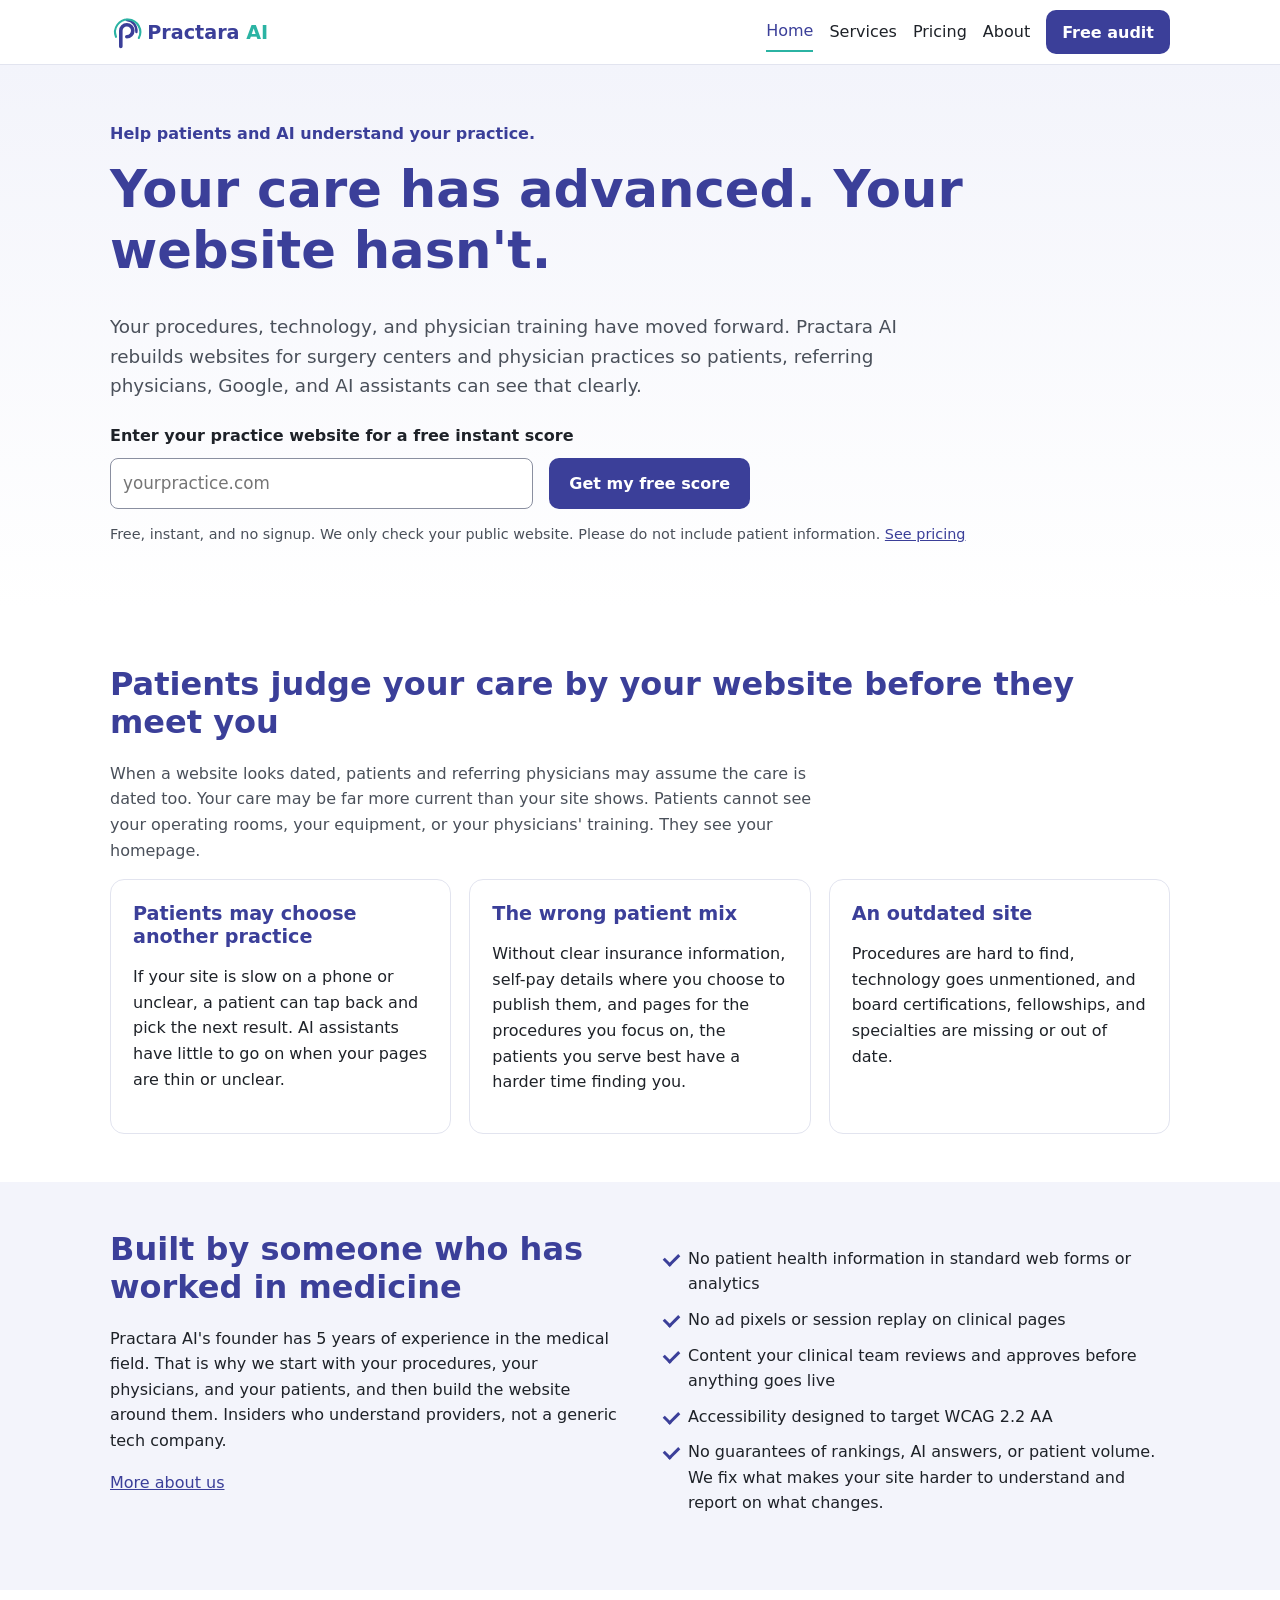
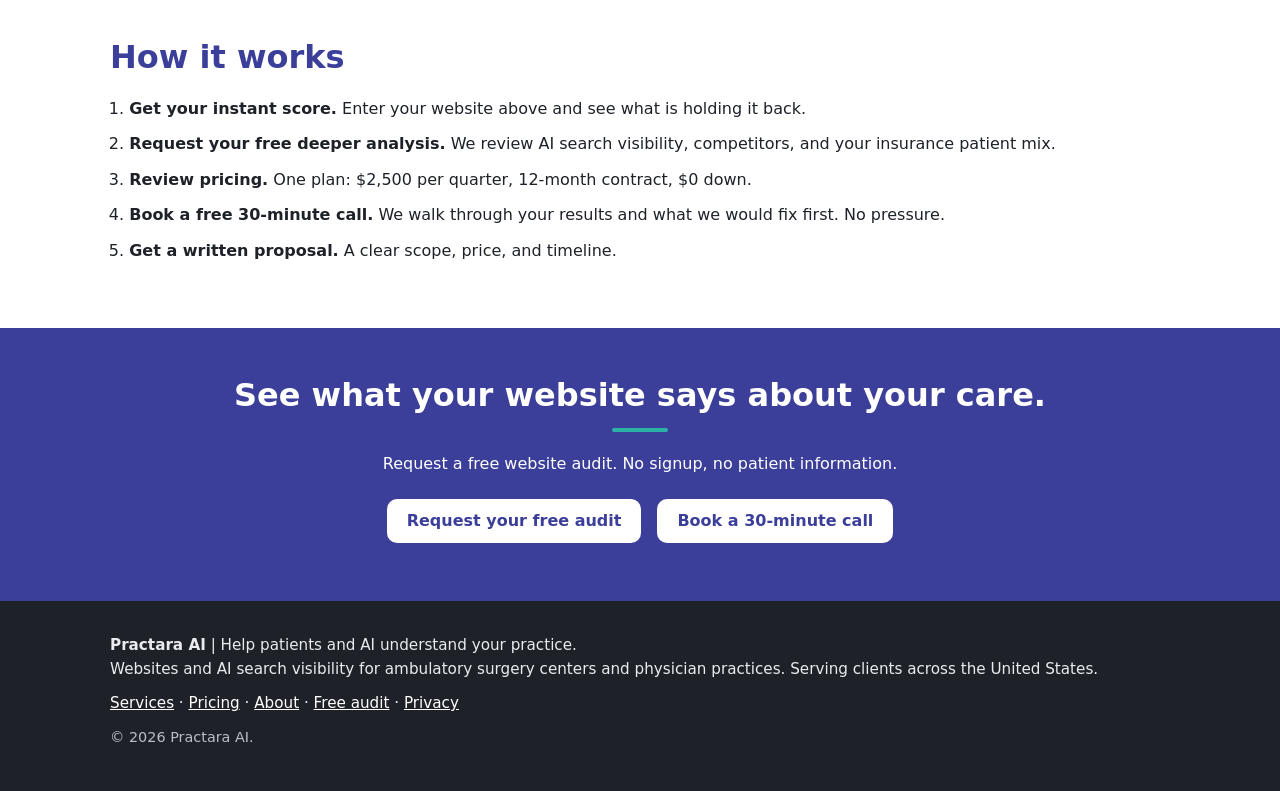
==== commit e90e8da4: "Take Front Desk and bundle plans off the live site (kept behind FRONT_DESK_ENABLED flag)" ====
--- a/index.html
+++ b/index.html
@@ -48,7 +48,7 @@
 <section class="wrap section"><h2>How it works</h2>
 <ol class="steps"><li><strong>Get your instant score.</strong> Enter your website above and see what is holding it back.</li><li><strong>Request your free deeper analysis.</strong> We review AI search visibility, competitors, and your insurance patient mix.</li><li><strong>Review pricing.</strong> One plan: $2,500 per quarter, 12-month contract, $0 down.</li><li><strong>Book a free 30-minute call.</strong> We walk through your results and what we would fix first. No pressure.</li><li><strong>Get a written proposal.</strong> A clear scope, price, and timeline.</li></ol>
 </section>
-<section class="cta"><div class="wrap"><h2>See what your website says about your care.</h2><p>Request a free website audit. No signup, no patient information.</p><div class="actions cta-actions"><a class="btn btn-light" href="audit.html">Request your free audit</a><a class="btn btn-light" href="https://calendly.com/practara-ai/30min" target="_blank" rel="noopener">Book a 30-minute call</a></div></div></section><template id="fd-plans-tpl"><section class="plans" id="plans" aria-labelledby="plans-h"><p class="eyebrow">Plans after your audit</p><h2 id="plans-h">Your website plus Practara AI Front Desk</h2><p class="intro">Your website brings patients in. Front Desk replies to new patient inquiries from your web forms, email, and missed calls, and routes each one to your team and the right appointment path. Front Desk is sold only with the website plan, never on its own.</p><div class="grid2 pricing"><article class="card price featured"><p class="tag">Founding Client: first 5 practices</p><h3>Founding Practice Plan</h3><p class="amount">$3,250 <span>per quarter</span></p><p>12-month contract. $0 down. Rate locked for 12 months.</p><ul class="plan-lines"><li><span>Website and AI Visibility plan</span><span>$1,000 per quarter</span></li><li><span>Practara AI Front Desk ($750 per month)</span><span>$2,250 per quarter</span></li></ul><p class="small fd-start"><strong>Front Desk installs begin after healthcare attorney review. Front Desk fees start at install.</strong></p><p class="small">In exchange for a case study, logo use, a testimonial, and beta feedback, the same terms as our Founding Client website offer. Any testimonial we publish will note that the practice received founding client pricing.</p></article><article class="card price"><p class="tag tag-mint">Standard</p><h3>Practice Growth Plan</h3><p class="amount">$7,000 <span>per quarter</span></p><p>12-month contract. $0 down.</p><ul class="plan-lines"><li><span>Website and AI Visibility plan</span><span>$2,500 per quarter</span></li><li><span>Practara AI Front Desk ($1,500 per month)</span><span>$4,500 per quarter</span></li></ul><p class="small fd-start"><strong>Front Desk installs begin after healthcare attorney review. Front Desk fees start at install.</strong></p></article></div><p class="texts"><strong>Texts:</strong> Both plans include up to 8,000 text message segments per month per location. A long text can count as more than one segment. Segments over the cap are billed at Practara AI&#39;s cost, with no markup.</p><div class="card fd-card"><h3>Practara AI Front Desk <span class="pending">Pending attorney review</span></h3><p class="notice" role="note"><strong>Pending attorney review.</strong> Front Desk requires healthcare attorney review before the first install. Installs begin only after that review is complete.</p><ul class="checks"><li>Quick replies to web forms, emails, and missed calls, with a short summary handed to your staff</li><li>A booking assistant that offers open times or sends a booking request to your staff, based on what your scheduler allows</li><li>An insurance prescreen: patients pick their plan from your list and are routed to booking, your self-pay process, or your billing team. Your staff make every final decision.</li><li>Appointment reminders and no-show follow-up, without double texting if your system already sends reminders</li><li>The same review request to every eligible patient after a visit</li><li>Recall reminders to patients who are overdue for care, sent only to patients who have agreed to texts from your practice, from a list your practice approves</li><li>A monthly report with counts only, no patient names</li></ul><p><strong>Built for medical practices.</strong> Front Desk asks only for contact details, appointment preferences, and insurance plan, never medical history. It always says it is an automated assistant, texts only with consent and follows your practice&#39;s consent and opt-out rules, including STOP requests, and hands anything clinical or urgent to your team. Front Desk is installed only after every vendor that handles patient messages has signed a Business Associate Agreement, and we sign a BAA with your practice before install.</p></div><div class="actions"><a class="btn" href="https://calendly.com/practara-ai/30min" target="_blank" rel="noopener">Book a 30-minute call</a><a class="btn btn-ghost" href="mailto:practara.ai@gmail.com?subject=Practara%20AI%20Front%20Desk">Email practara.ai@gmail.com</a></div><p class="small">No results are guaranteed. We measure your starting point in the first 30 days and report changes monthly. Prices are in US dollars and exclude taxes. Final scope is confirmed in a written service agreement and Business Associate Agreement.</p></section></template><script>window.PRACTARA={"endpoint": "https://script.google.com/macros/s/AKfycbyors1TR2mlBP-3cODe-wrb-KfAj4UwGcuQu2Fs3e7EpnobTQHd3bq_HpzmT4oYQN9-/exec", "email": "practara.ai@gmail.com"};</script><script src="scorecard.js" defer></script>
+<section class="cta"><div class="wrap"><h2>See what your website says about your care.</h2><p>Request a free website audit. No signup, no patient information.</p><div class="actions cta-actions"><a class="btn btn-light" href="audit.html">Request your free audit</a><a class="btn btn-light" href="https://calendly.com/practara-ai/30min" target="_blank" rel="noopener">Book a 30-minute call</a></div></div></section><script>window.PRACTARA={"endpoint": "https://script.google.com/macros/s/AKfycbyors1TR2mlBP-3cODe-wrb-KfAj4UwGcuQu2Fs3e7EpnobTQHd3bq_HpzmT4oYQN9-/exec", "email": "practara.ai@gmail.com"};</script><script src="scorecard.js" defer></script>
 </main>
 <footer class="site-footer"><div class="wrap foot">
 <p><strong>Practara AI</strong> | Help patients and AI understand your practice.<br>Websites and AI search visibility for ambulatory surgery centers and physician practices. Serving clients across the United States.</p>
--- a/styles.css
+++ b/styles.css
@@ -90,3 +90,14 @@
 .fd-card{border:2px solid var(--mint);margin-top:18px}
 .pending{display:inline-block;vertical-align:middle;font:600 .8rem var(--body);color:#7a4a00;background:#fff4dc;border:1px solid #e9c77a;border-radius:999px;padding:2px 10px;margin-left:6px}
 .plans-link{margin:0 0 24px;font-weight:600}
+/* Button spacing and tap targets (mobile fix 2026-10-20) */
+.btn{text-align:center}
+.btn-sm{padding:10px 16px;min-height:44px;display:inline-flex;align-items:center;justify-content:center}
+.actions{gap:16px}
+.scan-box{column-gap:16px}
+@media(max-width:600px){.actions{gap:16px}}
+@media(max-width:480px){
+.scan-box input{flex-basis:100%}
+.scan-box .btn{display:block;width:100%;flex:1 1 100%;margin-top:6px}
+.cta .btn,.actions .btn,#lead-thanks .btn,#form-thanks .btn{display:flex;align-items:center;justify-content:center;width:100%;min-height:48px}
+}
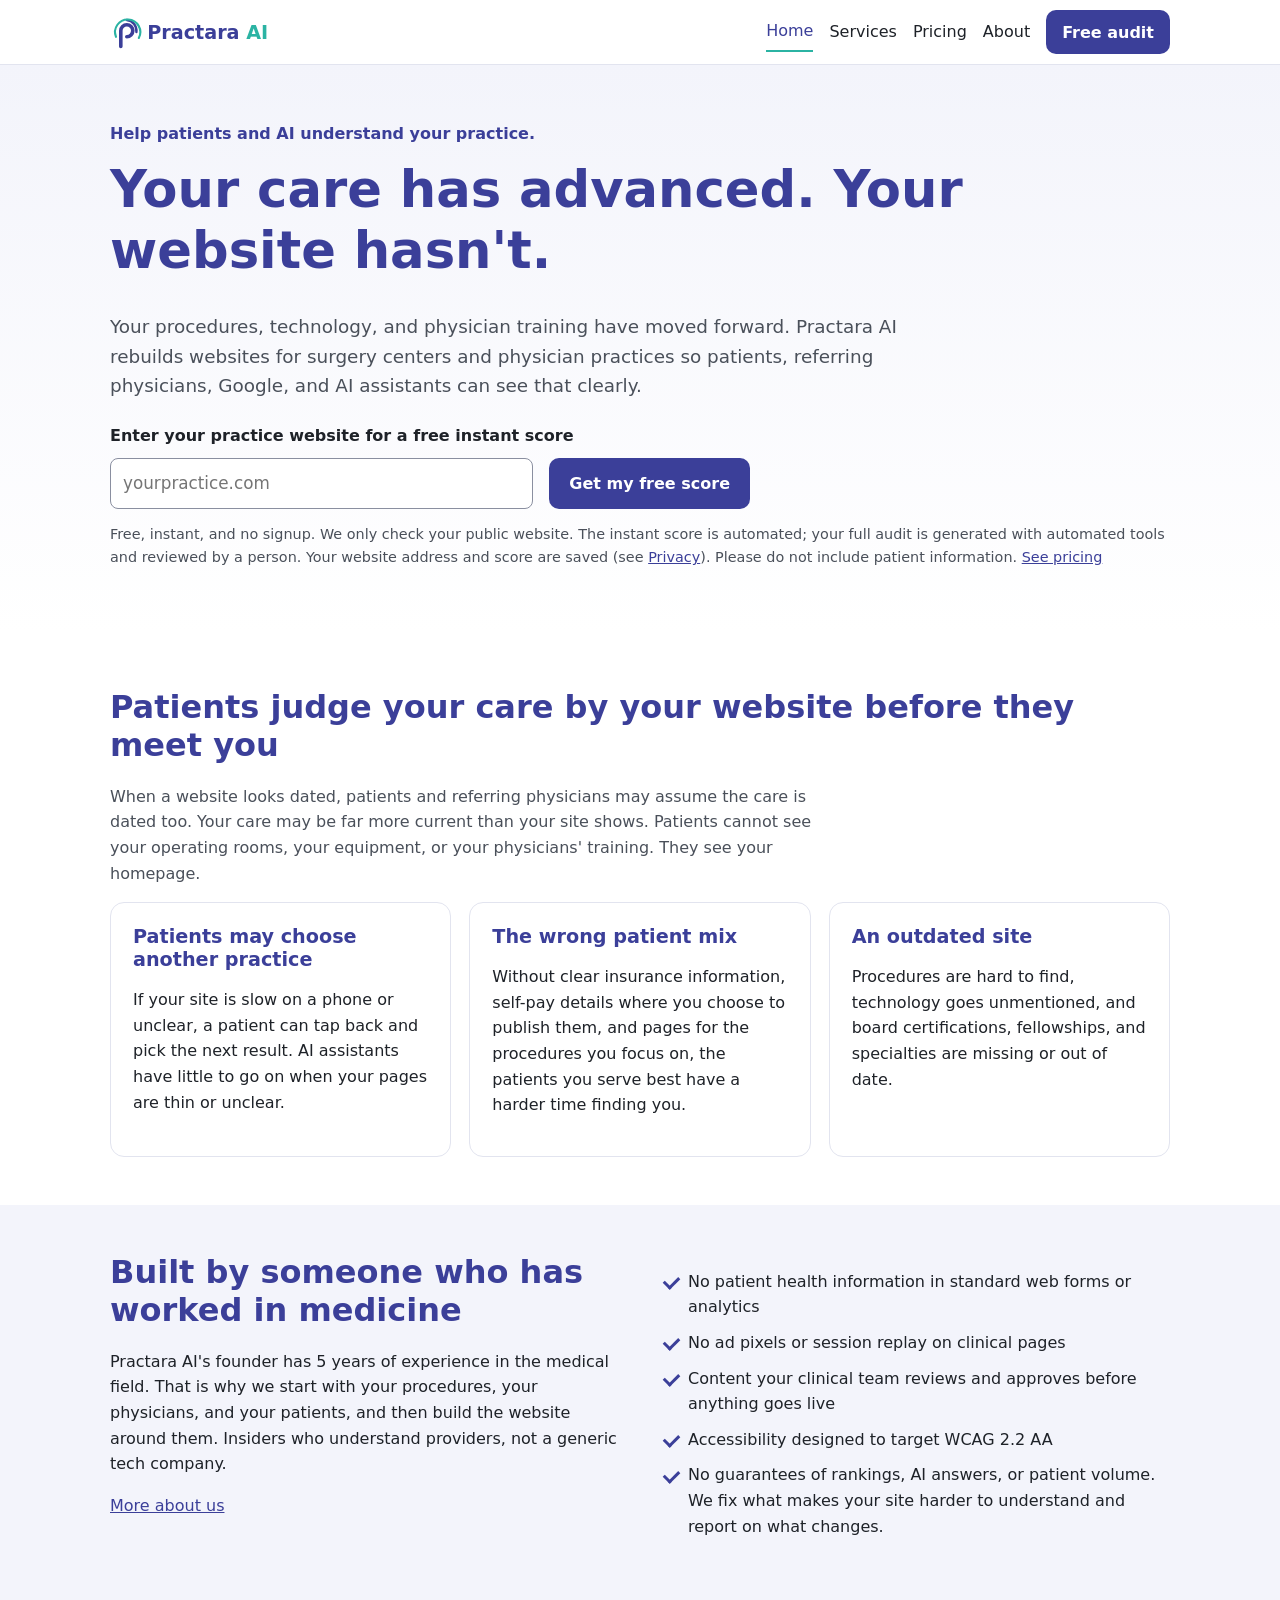
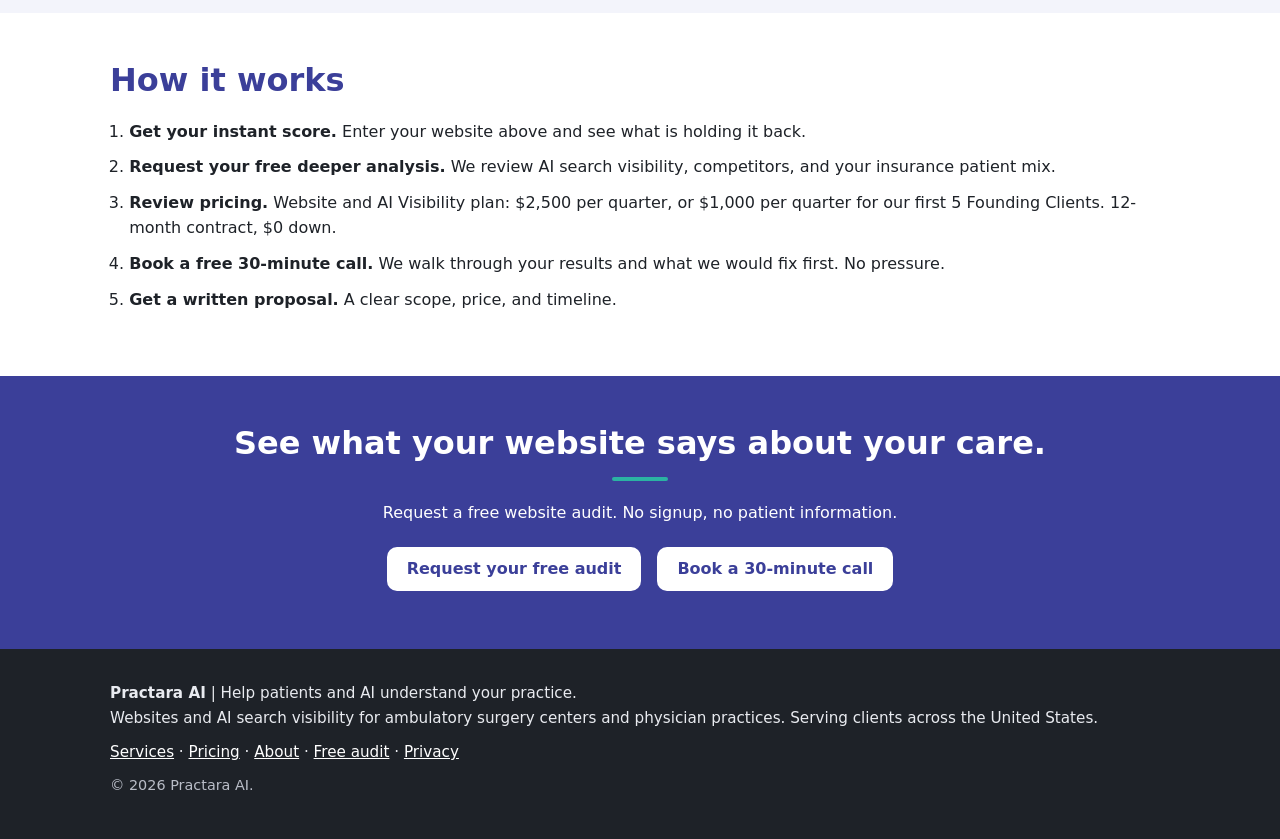
==== commit c374462d: "Compliance fixes: privacy page with 24-month retention, plain privacy wording, human review line, fo" ====
--- a/index.html
+++ b/index.html
@@ -13,11 +13,9 @@
 <meta property="og:url" content="https://practaraai.github.io/">
 <meta name="twitter:card" content="summary">
 <meta name="theme-color" content="#3B3F99">
-<!-- PLACEHOLDER: domain practaraai.com is unconfirmed (not yet registered or owned). -->
-<!-- INTERIM: logo.svg and favicon.svg are interim, built from the brand spec until designer files arrive. -->
 <link rel="icon" href="favicon.svg" type="image/svg+xml">
 <link rel="stylesheet" href="styles.css">
-<script type="application/ld+json">{"@context": "https://schema.org", "@type": ["Organization", "ProfessionalService"], "name": "Practara AI", "url": "https://practaraai.github.io/", "logo": "https://practaraai.github.io/favicon.svg", "description": "Website rebuilds plus AI search and SEO visibility, brand, and analytics for ambulatory surgery centers and physician practices.", "areaServed": {"@type": "Country", "name": "United States"}, "email": "practara.ai@gmail.com", "knowsAbout": ["Medical practice websites", "Ambulatory surgery center marketing", "AI search visibility", "Healthcare SEO", "HIPAA-safe web analytics"]}</script>
+<script type="application/ld+json">{"@context": "https://schema.org", "@type": ["Organization", "ProfessionalService"], "name": "Practara AI", "url": "https://practaraai.github.io/", "logo": "https://practaraai.github.io/favicon.svg", "description": "Website rebuilds plus AI search and SEO visibility, brand, and analytics for ambulatory surgery centers and physician practices.", "areaServed": {"@type": "Country", "name": "United States"}, "email": "practara.ai@gmail.com", "knowsAbout": ["Medical practice websites", "Ambulatory surgery center marketing", "AI search visibility", "Healthcare SEO", "Privacy-conscious web analytics"]}</script>
 </head>
 <body>
 <a class="skip" href="#main">Skip to content</a>
@@ -30,8 +28,8 @@
 <p class="eyebrow">Help patients and AI understand your practice.</p>
 <h1>Your care has advanced. Your website hasn't.</h1>
 <p class="lead">Your procedures, technology, and physician training have moved forward. Practara AI rebuilds websites for surgery centers and physician practices so patients, referring physicians, Google, and AI assistants can see that clearly.</p>
-<form id="scan-form" class="scan-box" novalidate role="search" aria-label="Free website score"><label for="scan-url">Enter your practice website for a free instant score</label><input id="scan-url" name="url" type="text" inputmode="url" autocomplete="url" placeholder="yourpractice.com" maxlength="300" required><button class="btn" type="submit">Get my free score</button><p id="scan-msg" class="small" role="alert" hidden></p></form>
-<p class="small">Free, instant, and no signup. We only check your public website. Please do not include patient information. <a href="pricing.html">See pricing</a></p>
+<form id="scan-form" class="scan-box" novalidate aria-label="Free website score"><label for="scan-url">Enter your practice website for a free instant score</label><input id="scan-url" name="url" type="text" inputmode="url" autocomplete="url" placeholder="yourpractice.com" maxlength="300" required><button class="btn" type="submit">Get my free score</button><p id="scan-msg" class="small" role="alert" hidden></p></form>
+<p class="small">Free, instant, and no signup. We only check your public website. The instant score is automated; your full audit is generated with automated tools and reviewed by a person. Your website address and score are saved (see <a href="privacy.html">Privacy</a>). Please do not include patient information. <a href="pricing.html">See pricing</a></p>
 </div></section>
 <section class="wrap scan-wrap" aria-live="polite"><div id="scan-result"></div></section>
 <section class="wrap section"><h2>Patients judge your care by your website before they meet you</h2>
@@ -46,7 +44,7 @@
 <ul class="checks"><li>No patient health information in standard web forms or analytics</li><li>No ad pixels or session replay on clinical pages</li><li>Content your clinical team reviews and approves before anything goes live</li><li>Accessibility designed to target WCAG 2.2 AA</li><li>No guarantees of rankings, AI answers, or patient volume. We fix what makes your site harder to understand and report on what changes.</li></ul>
 </div></section>
 <section class="wrap section"><h2>How it works</h2>
-<ol class="steps"><li><strong>Get your instant score.</strong> Enter your website above and see what is holding it back.</li><li><strong>Request your free deeper analysis.</strong> We review AI search visibility, competitors, and your insurance patient mix.</li><li><strong>Review pricing.</strong> One plan: $2,500 per quarter, 12-month contract, $0 down.</li><li><strong>Book a free 30-minute call.</strong> We walk through your results and what we would fix first. No pressure.</li><li><strong>Get a written proposal.</strong> A clear scope, price, and timeline.</li></ol>
+<ol class="steps"><li><strong>Get your instant score.</strong> Enter your website above and see what is holding it back.</li><li><strong>Request your free deeper analysis.</strong> We review AI search visibility, competitors, and your insurance patient mix.</li><li><strong>Review pricing.</strong> Website and AI Visibility plan: $2,500 per quarter, or $1,000 per quarter for our first 5 Founding Clients. 12-month contract, $0 down.</li><li><strong>Book a free 30-minute call.</strong> We walk through your results and what we would fix first. No pressure.</li><li><strong>Get a written proposal.</strong> A clear scope, price, and timeline.</li></ol>
 </section>
 <section class="cta"><div class="wrap"><h2>See what your website says about your care.</h2><p>Request a free website audit. No signup, no patient information.</p><div class="actions cta-actions"><a class="btn btn-light" href="audit.html">Request your free audit</a><a class="btn btn-light" href="https://calendly.com/practara-ai/30min" target="_blank" rel="noopener">Book a 30-minute call</a></div></div></section><script>window.PRACTARA={"endpoint": "https://script.google.com/macros/s/AKfycbyors1TR2mlBP-3cODe-wrb-KfAj4UwGcuQu2Fs3e7EpnobTQHd3bq_HpzmT4oYQN9-/exec", "email": "practara.ai@gmail.com"};</script><script src="scorecard.js" defer></script>
 </main>
--- a/styles.css
+++ b/styles.css
@@ -77,19 +77,6 @@
 .scorecard,#lead,#request{scroll-margin-top:84px}
 .cta-actions{justify-content:center}
 @media(max-width:600px){.actions{flex-direction:column;align-items:stretch;gap:12px}.actions .btn{display:flex;align-items:center;justify-content:center;width:100%;min-height:48px;text-align:center}}
-/* Plans after audit results: website plus Practara AI Front Desk */
-.plans{margin:8px 0 24px;scroll-margin-top:84px}
-.plans .pricing{margin:18px 0 12px}
-.plans .card h3{font-size:1.3rem}
-.tag-mint{background:var(--mint);color:var(--ink)}
-.plan-lines{list-style:none;padding:0;margin:14px 0}
-.plan-lines li{display:flex;justify-content:space-between;gap:12px;padding:8px 0;border-bottom:1px solid var(--line);font-size:.95rem}
-.plan-lines li span:last-child{font-weight:600;white-space:nowrap}
-.texts{background:var(--soft);border-left:4px solid var(--mint);border-radius:10px;padding:12px 16px}
-.band .texts{background:#fff}
-.fd-card{border:2px solid var(--mint);margin-top:18px}
-.pending{display:inline-block;vertical-align:middle;font:600 .8rem var(--body);color:#7a4a00;background:#fff4dc;border:1px solid #e9c77a;border-radius:999px;padding:2px 10px;margin-left:6px}
-.plans-link{margin:0 0 24px;font-weight:600}
 /* Button spacing and tap targets (mobile fix 2026-10-20) */
 .btn{text-align:center}
 .btn-sm{padding:10px 16px;min-height:44px;display:inline-flex;align-items:center;justify-content:center}
